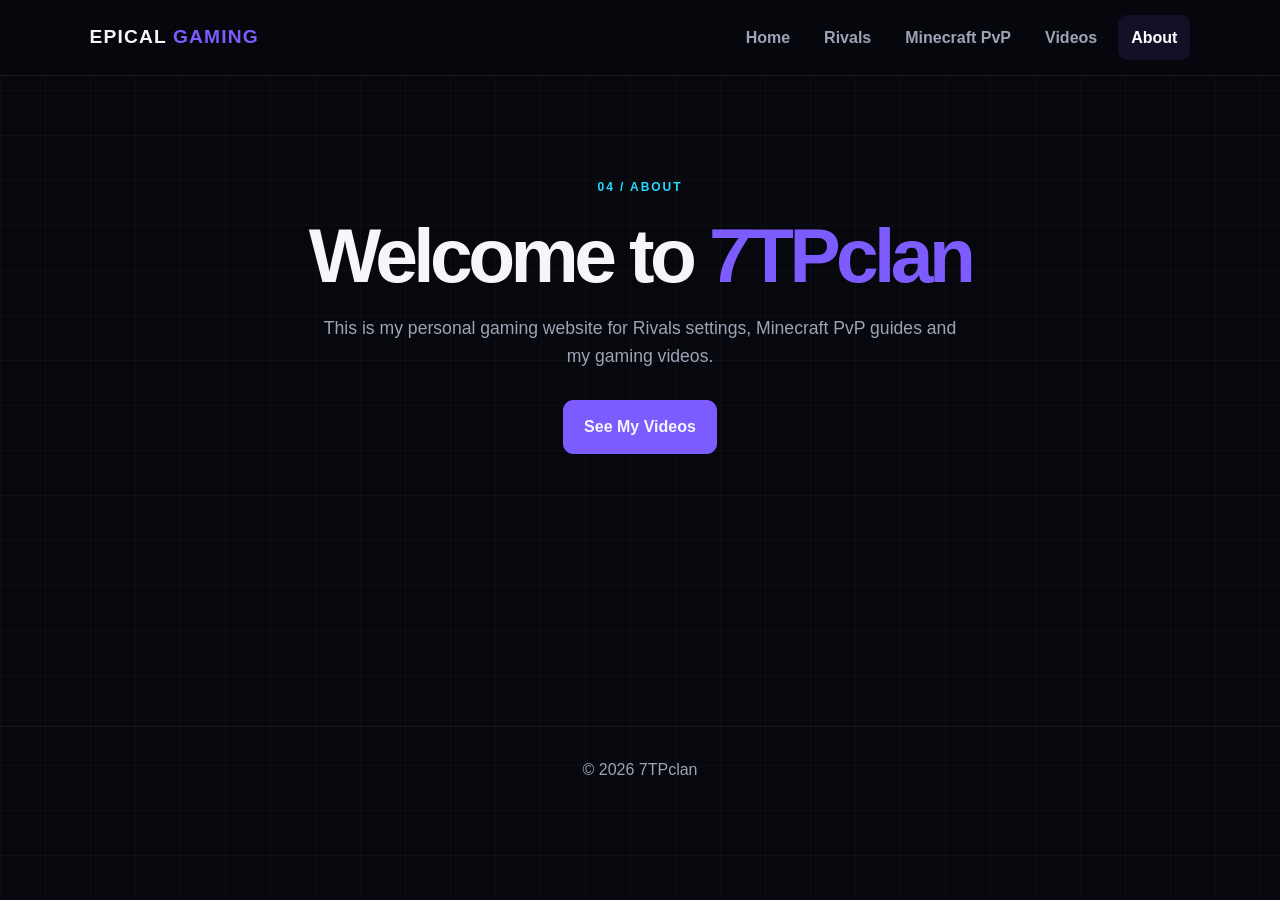
==== about.html @ 8da76f35 "Add files via upload" ====
<!DOCTYPE html><html lang="en"><head><meta charset="UTF-8"><meta name="viewport" content="width=device-width,initial-scale=1.0"><title>About | 7TPclan</title><link rel="stylesheet" href="style.css"></head>
<body><header><a class="logo" href="index.html">EPICAL <span>GAMING</span></a><nav><a href="index.html">Home</a><a href="rivals.html">Rivals</a><a href="minecraft.html">Minecraft PvP</a><a href="videos.html">Videos</a><a class="active" href="about.html">About</a></nav></header>
<main class="about page"><p class="eyebrow">04 / ABOUT</p><h1>Welcome to <span>7TPclan</span></h1><p class="lead">This is my personal gaming website for Rivals settings, Minecraft PvP guides and my gaming videos.</p><a class="btn" href="videos.html">See My Videos</a></main><footer>© <span id="year"></span> 7TPclan</footer><script src="script.js"></script></body></html>
---- style.css ----
*{box-sizing:border-box}html{scroll-behavior:smooth}body{margin:0;background:#07080d;color:#f4f6fb;font-family:Inter,Arial,sans-serif;line-height:1.6}body:before{content:"";position:fixed;inset:0;pointer-events:none;background-image:linear-gradient(#ffffff08 1px,transparent 1px),linear-gradient(90deg,#ffffff08 1px,transparent 1px);background-size:45px 45px;z-index:-1}a{text-decoration:none;color:inherit}header{height:76px;display:flex;align-items:center;justify-content:space-between;padding:0 7%;position:sticky;top:0;z-index:10;background:#07080ddd;backdrop-filter:blur(16px);border-bottom:1px solid #ffffff12}.logo{font-weight:900;font-size:1.2rem;letter-spacing:.06em}.logo span,h1 span{color:#7c5cff}nav{display:flex;gap:8px}nav a{padding:10px 13px;color:#9ca4b5;font-weight:700;border-radius:9px}nav a:hover,nav a.active{background:#7c5cff1c;color:#fff}.hero,.page{max-width:1200px;margin:auto}.hero{min-height:620px;padding:90px 6%;display:grid;grid-template-columns:1.1fr .9fr;align-items:center;gap:70px}.eyebrow{color:#26d9ff;font-size:.75rem;font-weight:900;letter-spacing:.16em}.hero h1,.page h1{font-size:clamp(3rem,7vw,6rem);line-height:.95;letter-spacing:-.06em;margin:22px 0}.page{padding:90px 6%;min-height:650px}.page h1{font-size:clamp(2.7rem,6vw,5rem)}.lead{color:#9ca4b5;max-width:650px;font-size:1.1rem}.buttons{display:flex;gap:12px;margin-top:30px}.btn{display:inline-block;padding:13px 20px;background:#7c5cff;border:1px solid #7c5cff;border-radius:10px;font-weight:900}.btn.ghost{background:#ffffff08;border-color:#ffffff14}.hero-box{height:370px;border:1px solid #ffffff12;border-radius:25px;background:linear-gradient(145deg,#151927,#090b11);display:flex;flex-direction:column;align-items:center;justify-content:center;box-shadow:0 20px 60px #0008}.hero-box strong{font-size:7rem;font-weight:200;color:#26d9ff;text-shadow:0 0 35px #26d9ff88}.hero-box small{color:#9ca4b5;letter-spacing:.2em}.cards,.grid{display:grid;grid-template-columns:repeat(3,1fr);gap:18px;max-width:1100px;margin:0 auto;padding:0 6% 90px}.card,.panel,.video{background:#0e1119;border:1px solid #ffffff12;border-radius:18px;padding:25px;box-shadow:0 18px 50px #0005}.card{transition:.2s}.card:hover{transform:translateY(-5px);border-color:#7c5cff66}.card i{font-style:normal;font-size:2rem}.card h2{margin-bottom:7px}.card p,.panel p,.inside p{color:#9ca4b5}.panel div{display:flex;justify-content:space-between;padding:14px 0;border-bottom:1px solid #ffffff0e;color:#9ca4b5}.panel div b{color:#fff}.panel small{color:#26d9ff;font-weight:900;letter-spacing:.1em}.panel li{color:#cbd1df;padding:5px}.tip{margin-top:30px;padding:18px;background:#26d9ff0d;border:1px solid #26d9ff22;border-radius:12px}.video{padding:0;overflow:hidden}.thumb{height:180px;background:linear-gradient(135deg,#2b1c61,#12172b);display:flex;align-items:center;justify-content:center;flex-direction:column;font-weight:900;letter-spacing:.12em;font-size:.8rem}.thumb b{font-size:1.6rem}.thumb.two{background:linear-gradient(135deg,#183f4d,#121a2c)}.thumb.three{background:linear-gradient(135deg,#4c2344,#171326)}.inside{padding:20px}.link{color:#26d9ff;font-weight:800}.about{text-align:center}.about .lead{margin:0 auto 30px}footer{padding:30px 7%;border-top:1px solid #ffffff12;color:#9ca4b5;text-align:center}@media(max-width:800px){header{padding:0 5%}nav{gap:0}nav a{font-size:.8rem;padding:8px}.hero{grid-template-columns:1fr;padding-top:60px}.hero-box{height:280px}.cards,.grid{grid-template-columns:1fr}.buttons{flex-direction:column}.btn{text-align:center}.page{padding-top:60px}}@media(max-width:520px){nav{flex-wrap:wrap;justify-content:flex-end}header{height:auto;min-height:76px;padding:12px 5%;gap:10px}.logo{font-size:1rem}nav a{font-size:.72rem;padding:6px}.hero h1{font-size:3.2rem}}
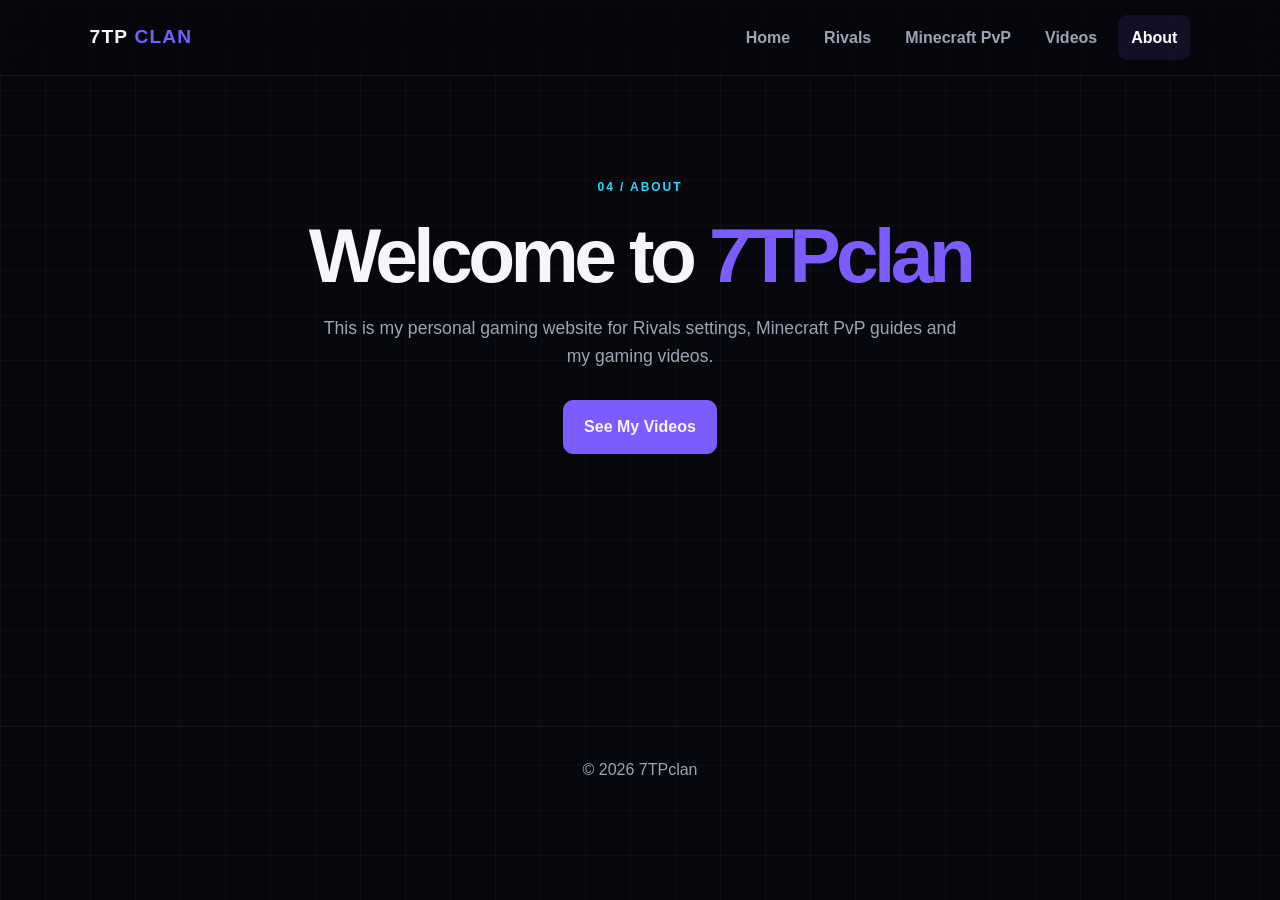
==== commit 92f20d14: "Update about.html" ====
--- a/about.html
+++ b/about.html
@@ -1,3 +1,3 @@
 <!DOCTYPE html><html lang="en"><head><meta charset="UTF-8"><meta name="viewport" content="width=device-width,initial-scale=1.0"><title>About | 7TPclan</title><link rel="stylesheet" href="style.css"></head>
-<body><header><a class="logo" href="index.html">EPICAL <span>GAMING</span></a><nav><a href="index.html">Home</a><a href="rivals.html">Rivals</a><a href="minecraft.html">Minecraft PvP</a><a href="videos.html">Videos</a><a class="active" href="about.html">About</a></nav></header>
-<main class="about page"><p class="eyebrow">04 / ABOUT</p><h1>Welcome to <span>7TPclan</span></h1><p class="lead">This is my personal gaming website for Rivals settings, Minecraft PvP guides and my gaming videos.</p><a class="btn" href="videos.html">See My Videos</a></main><footer>© <span id="year"></span> 7TPclan</footer><script src="script.js"></script></body></html>+<body><header><a class="logo" href="index.html">7TP <span>CLAN</span></a><nav><a href="index.html">Home</a><a href="rivals.html">Rivals</a><a href="minecraft.html">Minecraft PvP</a><a href="videos.html">Videos</a><a class="active" href="about.html">About</a></nav></header>
+<main class="about page"><p class="eyebrow">04 / ABOUT</p><h1>Welcome to <span>7TPclan</span></h1><p class="lead">This is my personal gaming website for Rivals settings, Minecraft PvP guides and my gaming videos.</p><a class="btn" href="videos.html">See My Videos</a></main><footer>© <span id="year"></span> 7TPclan</footer><script src="script.js"></script></body></html>
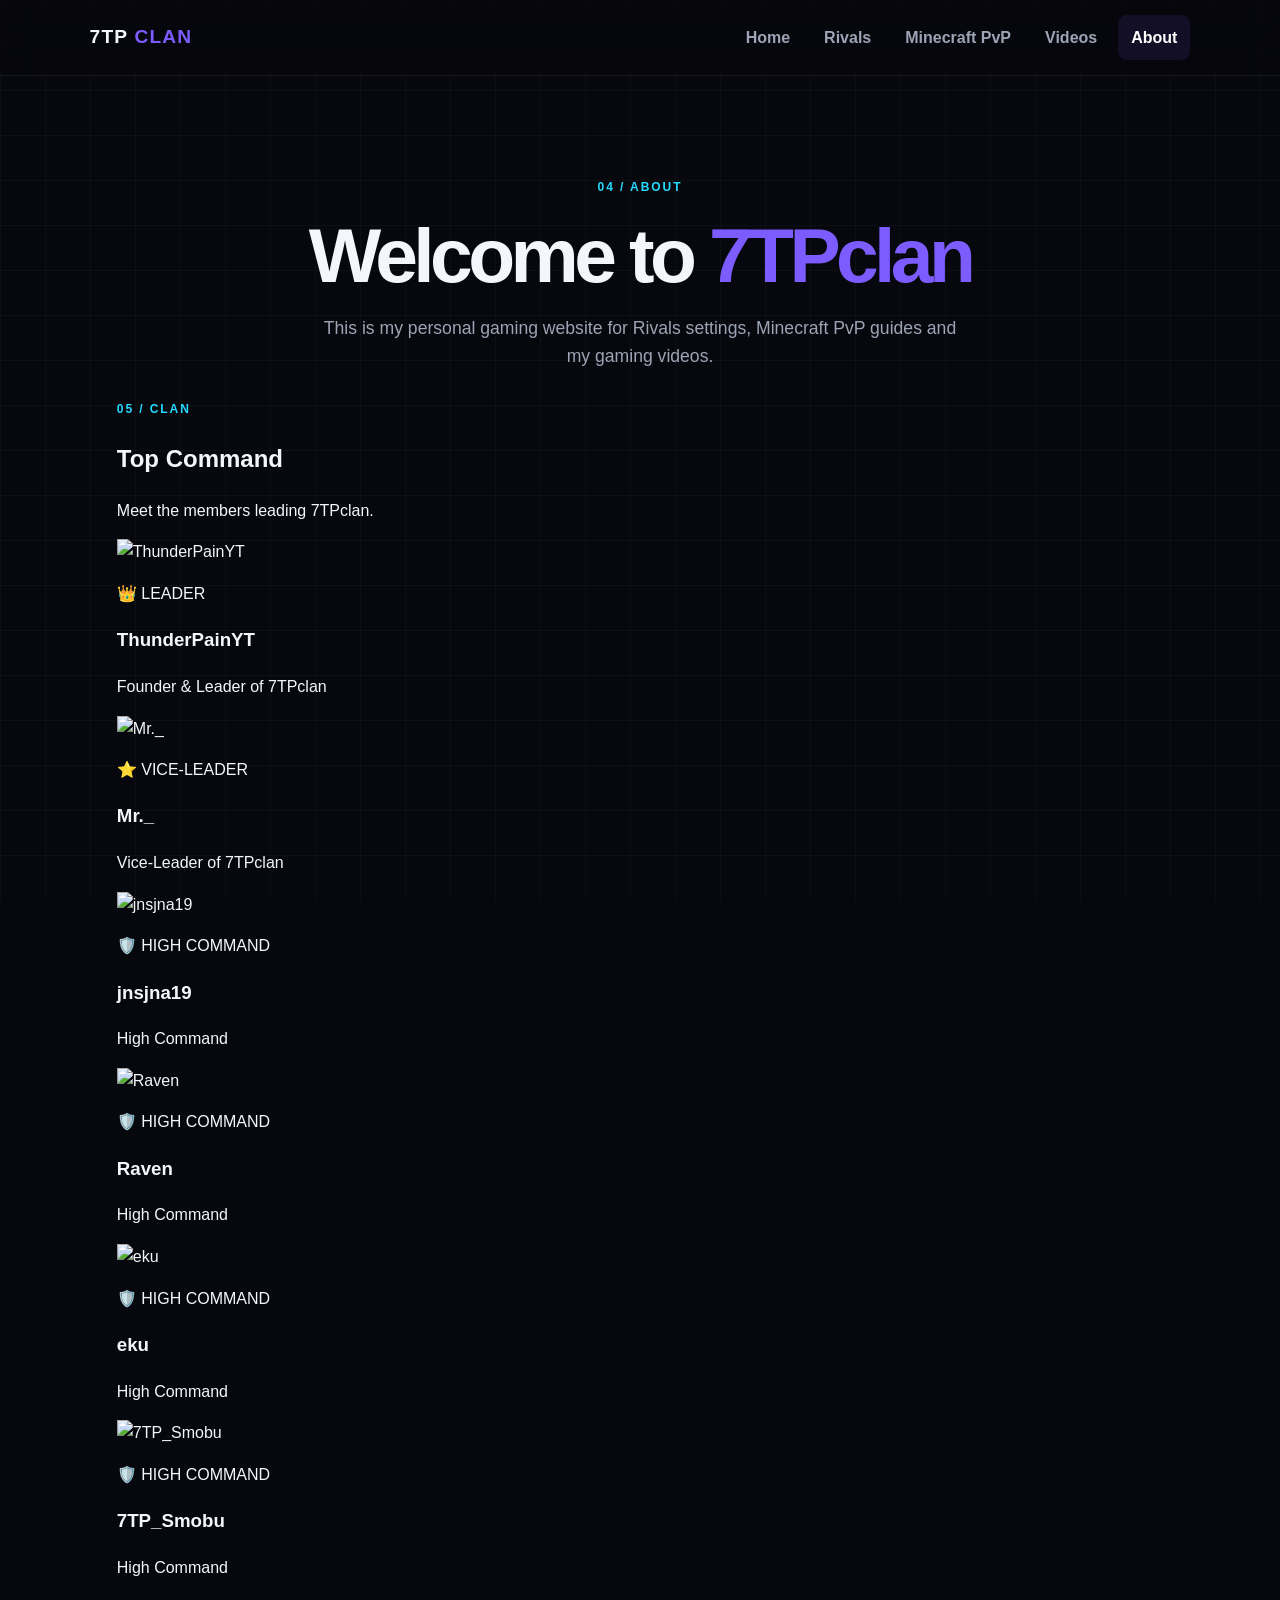
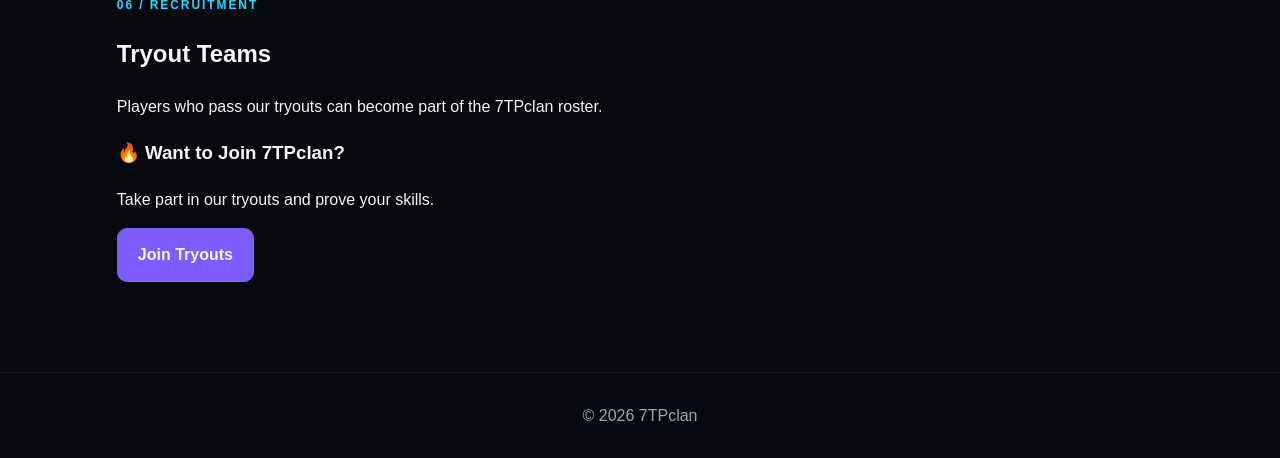
==== commit 3147e171: "Update about.html" ====
--- a/about.html
+++ b/about.html
@@ -1,3 +1,240 @@
-<!DOCTYPE html><html lang="en"><head><meta charset="UTF-8"><meta name="viewport" content="width=device-width,initial-scale=1.0"><title>About | 7TPclan</title><link rel="stylesheet" href="style.css"></head>
-<body><header><a class="logo" href="index.html">7TP <span>CLAN</span></a><nav><a href="index.html">Home</a><a href="rivals.html">Rivals</a><a href="minecraft.html">Minecraft PvP</a><a href="videos.html">Videos</a><a class="active" href="about.html">About</a></nav></header>
-<main class="about page"><p class="eyebrow">04 / ABOUT</p><h1>Welcome to <span>7TPclan</span></h1><p class="lead">This is my personal gaming website for Rivals settings, Minecraft PvP guides and my gaming videos.</p><a class="btn" href="videos.html">See My Videos</a></main><footer>© <span id="year"></span> 7TPclan</footer><script src="script.js"></script></body></html>
+<!DOCTYPE html>
+<html lang="en">
+
+<head>
+  <meta charset="UTF-8">
+  <meta name="viewport" content="width=device-width,initial-scale=1.0">
+  <title>About | 7TPclan</title>
+  <link rel="stylesheet" href="style.css">
+</head>
+
+<body>
+
+<header>
+  <a class="logo" href="index.html">7TP <span>CLAN</span></a>
+
+  <nav>
+    <a href="index.html">Home</a>
+    <a href="rivals.html">Rivals</a>
+    <a href="minecraft.html">Minecraft PvP</a>
+    <a href="videos.html">Videos</a>
+    <a class="active" href="about.html">About</a>
+  </nav>
+</header>
+
+<main class="page">
+
+  <section class="about">
+
+    <p class="eyebrow">04 / ABOUT</p>
+
+    <h1>Welcome to <span>7TPclan</span></h1>
+
+    <p class="lead">
+      This is my personal gaming website for Rivals settings,
+      Minecraft PvP guides and my gaming videos.
+    </p>
+
+  </section>
+
+
+  <section class="clan-members">
+
+    <p class="eyebrow">05 / CLAN</p>
+
+    <h2>Top <span>Command</span></h2>
+
+    <p class="section-lead">
+      Meet the members leading 7TPclan.
+    </p>
+
+
+    <div class="member-grid">
+
+
+      <!-- LEADER -->
+
+      <article class="member-card featured">
+
+        <div class="member-photo">
+          <img src="images/thunderpainyt.png" alt="ThunderPainYT">
+        </div>
+
+        <div class="member-info">
+
+          <p class="member-role leader">
+            👑 LEADER
+          </p>
+
+          <h3>ThunderPainYT</h3>
+
+          <p>
+            Founder & Leader of 7TPclan
+          </p>
+
+        </div>
+
+      </article>
+
+
+      <!-- VICE LEADER -->
+
+      <article class="member-card featured">
+
+        <div class="member-photo">
+          <img src="images/mr.png" alt="Mr._">
+        </div>
+
+        <div class="member-info">
+
+          <p class="member-role vice">
+            ⭐ VICE-LEADER
+          </p>
+
+          <h3>Mr._</h3>
+
+          <p>
+            Vice-Leader of 7TPclan
+          </p>
+
+        </div>
+
+      </article>
+
+
+      <!-- HIGH COMMAND -->
+
+      <article class="member-card">
+
+        <div class="member-photo">
+          <img src="images/jnsjna19.png" alt="jnsjna19">
+        </div>
+
+        <div class="member-info">
+
+          <p class="member-role command">
+            🛡️ HIGH COMMAND
+          </p>
+
+          <h3>jnsjna19</h3>
+
+          <p>
+            High Command
+          </p>
+
+        </div>
+
+      </article>
+
+
+      <article class="member-card">
+
+        <div class="member-photo">
+          <img src="images/raven.png" alt="Raven">
+        </div>
+
+        <div class="member-info">
+
+          <p class="member-role command">
+            🛡️ HIGH COMMAND
+          </p>
+
+          <h3>Raven</h3>
+
+          <p>
+            High Command
+          </p>
+
+        </div>
+
+      </article>
+
+
+      <article class="member-card">
+
+        <div class="member-photo">
+          <img src="images/eku.png" alt="eku">
+        </div>
+
+        <div class="member-info">
+
+          <p class="member-role command">
+            🛡️ HIGH COMMAND
+          </p>
+
+          <h3>eku</h3>
+
+          <p>
+            High Command
+          </p>
+
+        </div>
+
+      </article>
+
+
+      <article class="member-card">
+
+        <div class="member-photo">
+          <img src="images/7tp_smobu.png" alt="7TP_Smobu">
+        </div>
+
+        <div class="member-info">
+
+          <p class="member-role command">
+            🛡️ HIGH COMMAND
+          </p>
+
+          <h3>7TP_Smobu</h3>
+
+          <p>
+            High Command
+          </p>
+
+        </div>
+
+      </article>
+
+    </div>
+
+
+    <!-- TRYOUT TEAMS -->
+
+    <div class="tryout-section">
+
+      <p class="eyebrow">06 / RECRUITMENT</p>
+
+      <h2>Tryout <span>Teams</span></h2>
+
+      <p class="section-lead">
+        Players who pass our tryouts can become part of the 7TPclan roster.
+      </p>
+
+      <div class="tryout-box">
+
+        <h3>🔥 Want to Join 7TPclan?</h3>
+
+        <p>
+          Take part in our tryouts and prove your skills.
+        </p>
+
+        <a class="btn" href="#">
+          Join Tryouts
+        </a>
+
+      </div>
+
+    </div>
+
+  </section>
+
+</main>
+
+<footer>
+  © <span id="year"></span> 7TPclan
+</footer>
+
+<script src="script.js"></script>
+
+</body>
+</html>
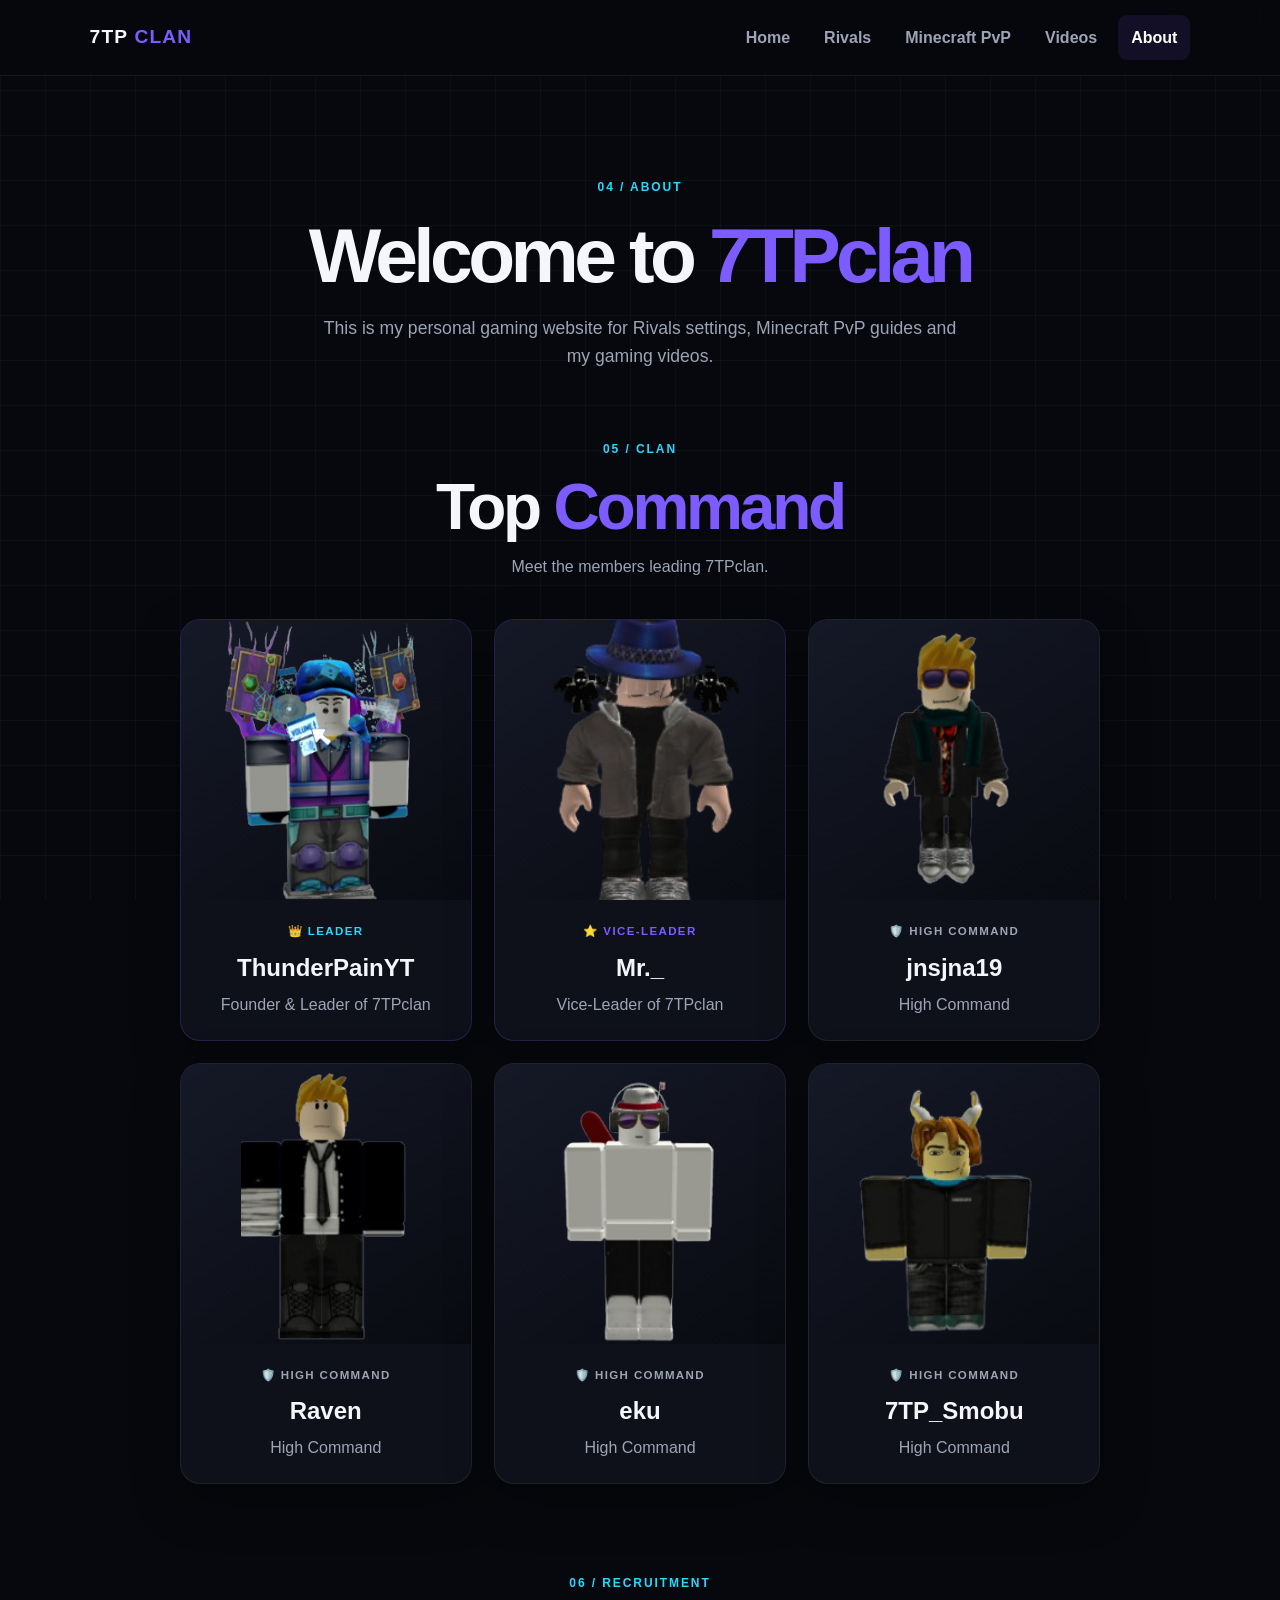
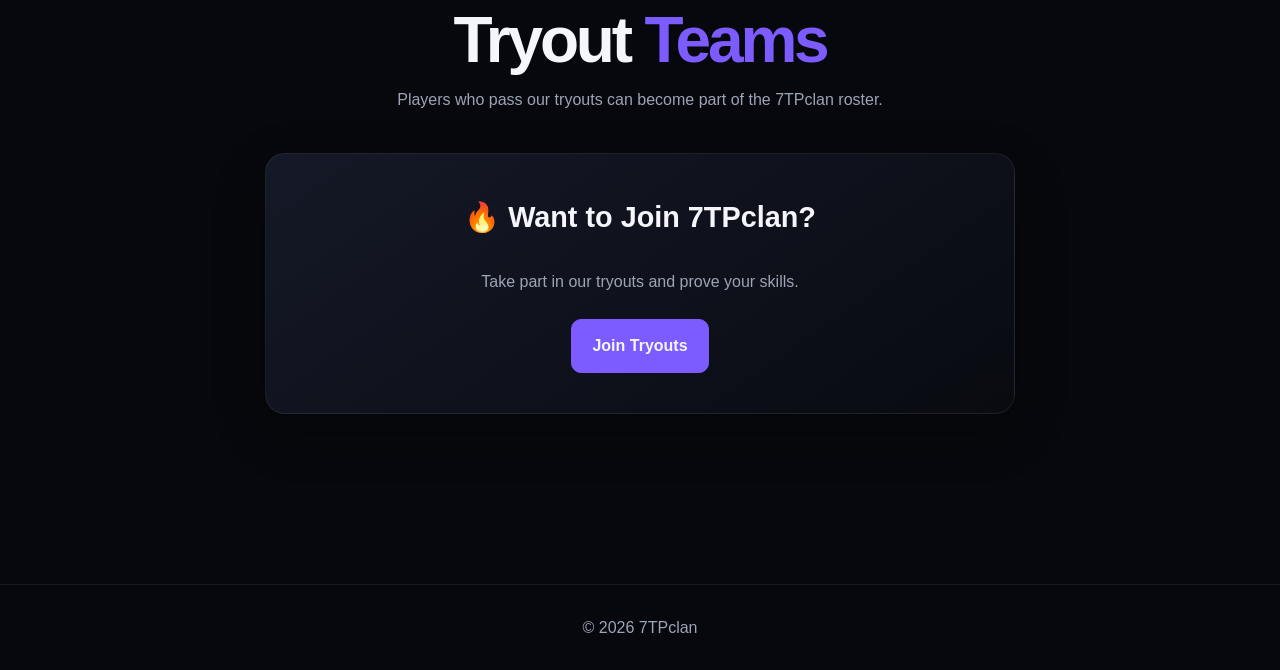
==== commit 27b12097: "Update about.html" ====
--- a/about.html
+++ b/about.html
@@ -218,7 +218,7 @@
           Take part in our tryouts and prove your skills.
         </p>
 
-        <a class="btn" href="#">
+        <a class="btn" href="https://discord.gg/34actxyrEx">
           Join Tryouts
         </a>
 
--- a/style.css
+++ b/style.css
@@ -1 +1,595 @@
-*{box-sizing:border-box}html{scroll-behavior:smooth}body{margin:0;background:#07080d;color:#f4f6fb;font-family:Inter,Arial,sans-serif;line-height:1.6}body:before{content:"";position:fixed;inset:0;pointer-events:none;background-image:linear-gradient(#ffffff08 1px,transparent 1px),linear-gradient(90deg,#ffffff08 1px,transparent 1px);background-size:45px 45px;z-index:-1}a{text-decoration:none;color:inherit}header{height:76px;display:flex;align-items:center;justify-content:space-between;padding:0 7%;position:sticky;top:0;z-index:10;background:#07080ddd;backdrop-filter:blur(16px);border-bottom:1px solid #ffffff12}.logo{font-weight:900;font-size:1.2rem;letter-spacing:.06em}.logo span,h1 span{color:#7c5cff}nav{display:flex;gap:8px}nav a{padding:10px 13px;color:#9ca4b5;font-weight:700;border-radius:9px}nav a:hover,nav a.active{background:#7c5cff1c;color:#fff}.hero,.page{max-width:1200px;margin:auto}.hero{min-height:620px;padding:90px 6%;display:grid;grid-template-columns:1.1fr .9fr;align-items:center;gap:70px}.eyebrow{color:#26d9ff;font-size:.75rem;font-weight:900;letter-spacing:.16em}.hero h1,.page h1{font-size:clamp(3rem,7vw,6rem);line-height:.95;letter-spacing:-.06em;margin:22px 0}.page{padding:90px 6%;min-height:650px}.page h1{font-size:clamp(2.7rem,6vw,5rem)}.lead{color:#9ca4b5;max-width:650px;font-size:1.1rem}.buttons{display:flex;gap:12px;margin-top:30px}.btn{display:inline-block;padding:13px 20px;background:#7c5cff;border:1px solid #7c5cff;border-radius:10px;font-weight:900}.btn.ghost{background:#ffffff08;border-color:#ffffff14}.hero-box{height:370px;border:1px solid #ffffff12;border-radius:25px;background:linear-gradient(145deg,#151927,#090b11);display:flex;flex-direction:column;align-items:center;justify-content:center;box-shadow:0 20px 60px #0008}.hero-box strong{font-size:7rem;font-weight:200;color:#26d9ff;text-shadow:0 0 35px #26d9ff88}.hero-box small{color:#9ca4b5;letter-spacing:.2em}.cards,.grid{display:grid;grid-template-columns:repeat(3,1fr);gap:18px;max-width:1100px;margin:0 auto;padding:0 6% 90px}.card,.panel,.video{background:#0e1119;border:1px solid #ffffff12;border-radius:18px;padding:25px;box-shadow:0 18px 50px #0005}.card{transition:.2s}.card:hover{transform:translateY(-5px);border-color:#7c5cff66}.card i{font-style:normal;font-size:2rem}.card h2{margin-bottom:7px}.card p,.panel p,.inside p{color:#9ca4b5}.panel div{display:flex;justify-content:space-between;padding:14px 0;border-bottom:1px solid #ffffff0e;color:#9ca4b5}.panel div b{color:#fff}.panel small{color:#26d9ff;font-weight:900;letter-spacing:.1em}.panel li{color:#cbd1df;padding:5px}.tip{margin-top:30px;padding:18px;background:#26d9ff0d;border:1px solid #26d9ff22;border-radius:12px}.video{padding:0;overflow:hidden}.thumb{height:180px;background:linear-gradient(135deg,#2b1c61,#12172b);display:flex;align-items:center;justify-content:center;flex-direction:column;font-weight:900;letter-spacing:.12em;font-size:.8rem}.thumb b{font-size:1.6rem}.thumb.two{background:linear-gradient(135deg,#183f4d,#121a2c)}.thumb.three{background:linear-gradient(135deg,#4c2344,#171326)}.inside{padding:20px}.link{color:#26d9ff;font-weight:800}.about{text-align:center}.about .lead{margin:0 auto 30px}footer{padding:30px 7%;border-top:1px solid #ffffff12;color:#9ca4b5;text-align:center}@media(max-width:800px){header{padding:0 5%}nav{gap:0}nav a{font-size:.8rem;padding:8px}.hero{grid-template-columns:1fr;padding-top:60px}.hero-box{height:280px}.cards,.grid{grid-template-columns:1fr}.buttons{flex-direction:column}.btn{text-align:center}.page{padding-top:60px}}@media(max-width:520px){nav{flex-wrap:wrap;justify-content:flex-end}header{height:auto;min-height:76px;padding:12px 5%;gap:10px}.logo{font-size:1rem}nav a{font-size:.72rem;padding:6px}.hero h1{font-size:3.2rem}}+* {
+  box-sizing: border-box;
+}
+
+html {
+  scroll-behavior: smooth;
+}
+
+body {
+  margin: 0;
+  background: #07080d;
+  color: #f4f6fb;
+  font-family: Inter, Arial, sans-serif;
+  line-height: 1.6;
+}
+
+body:before {
+  content: "";
+  position: fixed;
+  inset: 0;
+  pointer-events: none;
+  background-image:
+    linear-gradient(#ffffff08 1px, transparent 1px),
+    linear-gradient(90deg, #ffffff08 1px, transparent 1px);
+  background-size: 45px 45px;
+  z-index: -1;
+}
+
+a {
+  text-decoration: none;
+  color: inherit;
+}
+
+/* =========================
+   HEADER
+========================= */
+
+header {
+  height: 76px;
+  display: flex;
+  align-items: center;
+  justify-content: space-between;
+  padding: 0 7%;
+  position: sticky;
+  top: 0;
+  z-index: 10;
+  background: #07080ddd;
+  backdrop-filter: blur(16px);
+  border-bottom: 1px solid #ffffff12;
+}
+
+.logo {
+  font-weight: 900;
+  font-size: 1.2rem;
+  letter-spacing: 0.06em;
+}
+
+.logo span,
+h1 span,
+h2 span {
+  color: #7c5cff;
+}
+
+nav {
+  display: flex;
+  gap: 8px;
+}
+
+nav a {
+  padding: 10px 13px;
+  color: #9ca4b5;
+  font-weight: 700;
+  border-radius: 9px;
+}
+
+nav a:hover,
+nav a.active {
+  background: #7c5cff1c;
+  color: #fff;
+}
+
+/* =========================
+   GENERAL
+========================= */
+
+.hero,
+.page {
+  max-width: 1200px;
+  margin: auto;
+}
+
+.eyebrow {
+  color: #26d9ff;
+  font-size: 0.75rem;
+  font-weight: 900;
+  letter-spacing: 0.16em;
+}
+
+.hero h1,
+.page h1 {
+  font-size: clamp(3rem, 7vw, 6rem);
+  line-height: 0.95;
+  letter-spacing: -0.06em;
+  margin: 22px 0;
+}
+
+.page {
+  padding: 90px 6%;
+  min-height: 650px;
+}
+
+.page h1 {
+  font-size: clamp(2.7rem, 6vw, 5rem);
+}
+
+.lead {
+  color: #9ca4b5;
+  max-width: 650px;
+  font-size: 1.1rem;
+}
+
+/* =========================
+   HOME HERO
+========================= */
+
+.hero {
+  min-height: 620px;
+  padding: 90px 6%;
+  display: grid;
+  grid-template-columns: 1.1fr 0.9fr;
+  align-items: center;
+  gap: 70px;
+}
+
+.hero-box {
+  height: 370px;
+  border: 1px solid #ffffff12;
+  border-radius: 25px;
+  background: linear-gradient(145deg, #151927, #090b11);
+  display: flex;
+  flex-direction: column;
+  align-items: center;
+  justify-content: center;
+  box-shadow: 0 20px 60px #0008;
+}
+
+.hero-box strong {
+  font-size: 7rem;
+  font-weight: 200;
+  color: #26d9ff;
+  text-shadow: 0 0 35px #26d9ff88;
+}
+
+.hero-box small {
+  color: #9ca4b5;
+  letter-spacing: 0.2em;
+}
+
+/* =========================
+   BUTTONS
+========================= */
+
+.buttons {
+  display: flex;
+  gap: 12px;
+  margin-top: 30px;
+}
+
+.btn {
+  display: inline-block;
+  padding: 13px 20px;
+  background: #7c5cff;
+  border: 1px solid #7c5cff;
+  border-radius: 10px;
+  font-weight: 900;
+}
+
+.btn.ghost {
+  background: #ffffff08;
+  border-color: #ffffff14;
+}
+
+/* =========================
+   CARDS / PANELS / VIDEOS
+========================= */
+
+.cards,
+.grid {
+  display: grid;
+  grid-template-columns: repeat(3, 1fr);
+  gap: 18px;
+  max-width: 1100px;
+  margin: 0 auto;
+  padding: 0 6% 90px;
+}
+
+.card,
+.panel,
+.video {
+  background: #0e1119;
+  border: 1px solid #ffffff12;
+  border-radius: 18px;
+  padding: 25px;
+  box-shadow: 0 18px 50px #0005;
+}
+
+.card {
+  transition: 0.2s;
+}
+
+.card:hover {
+  transform: translateY(-5px);
+  border-color: #7c5cff66;
+}
+
+.card i {
+  font-style: normal;
+  font-size: 2rem;
+}
+
+.card h2 {
+  margin-bottom: 7px;
+}
+
+.card p,
+.panel p,
+.inside p {
+  color: #9ca4b5;
+}
+
+/* =========================
+   RIVALS SETTINGS
+========================= */
+
+.panel div {
+  display: flex;
+  justify-content: space-between;
+  gap: 20px;
+  padding: 14px 0;
+  border-bottom: 1px solid #ffffff0e;
+  color: #9ca4b5;
+}
+
+.panel div b {
+  color: #fff;
+  text-align: right;
+}
+
+.panel small {
+  color: #26d9ff;
+  font-weight: 900;
+  letter-spacing: 0.1em;
+}
+
+.panel li {
+  color: #cbd1df;
+  padding: 5px;
+}
+
+.tip {
+  margin-top: 30px;
+  padding: 18px;
+  background: #26d9ff0d;
+  border: 1px solid #26d9ff22;
+  border-radius: 12px;
+}
+
+/* =========================
+   VIDEOS
+========================= */
+
+.video {
+  padding: 0;
+  overflow: hidden;
+}
+
+.thumb {
+  height: 180px;
+  background: linear-gradient(135deg, #2b1c61, #12172b);
+  display: flex;
+  align-items: center;
+  justify-content: center;
+  flex-direction: column;
+  font-weight: 900;
+  letter-spacing: 0.12em;
+  font-size: 0.8rem;
+}
+
+.thumb b {
+  font-size: 1.6rem;
+}
+
+.thumb.two {
+  background: linear-gradient(135deg, #183f4d, #121a2c);
+}
+
+.thumb.three {
+  background: linear-gradient(135deg, #4c2344, #171326);
+}
+
+.inside {
+  padding: 20px;
+}
+
+.link {
+  color: #26d9ff;
+  font-weight: 800;
+}
+
+/* =========================
+   ABOUT
+========================= */
+
+.about {
+  text-align: center;
+}
+
+.about .lead {
+  margin: 0 auto 30px;
+}
+
+/* =========================
+   CLAN MEMBERS
+========================= */
+
+.clan-members {
+  max-width: 1200px;
+  margin: 70px auto 0;
+  padding: 0 6% 80px;
+  text-align: center;
+}
+
+.clan-members h2,
+.tryout-section h2 {
+  font-size: clamp(2.5rem, 5vw, 4.5rem);
+  line-height: 1;
+  letter-spacing: -0.05em;
+  margin: 15px 0;
+}
+
+.section-lead {
+  color: #9ca4b5;
+  max-width: 650px;
+  margin: 0 auto 40px;
+}
+
+/* =========================
+   MEMBER GRID
+========================= */
+
+.member-grid {
+  display: grid;
+  grid-template-columns: repeat(3, 1fr);
+  gap: 22px;
+  margin-top: 40px;
+}
+
+/* =========================
+   MEMBER CARD
+========================= */
+
+.member-card {
+  background: #0e1119;
+  border: 1px solid #ffffff12;
+  border-radius: 20px;
+  overflow: hidden;
+  box-shadow: 0 18px 50px #0005;
+  transition: 0.25s;
+}
+
+.member-card:hover {
+  transform: translateY(-7px);
+  border-color: #7c5cff66;
+}
+
+.member-card.featured {
+  border-color: #7c5cff35;
+}
+
+/* =========================
+   MEMBER PHOTO
+========================= */
+
+.member-photo {
+  height: 280px;
+  display: flex;
+  align-items: flex-end;
+  justify-content: center;
+  overflow: hidden;
+  background: linear-gradient(145deg, #151927, #090b11);
+}
+
+.member-photo img {
+  width: 100%;
+  height: 100%;
+  object-fit: contain;
+  object-position: center bottom;
+  display: block;
+}
+
+/* =========================
+   MEMBER INFO
+========================= */
+
+.member-info {
+  padding: 22px;
+}
+
+.member-info h3 {
+  font-size: 1.5rem;
+  margin: 5px 0;
+}
+
+.member-info p:last-child {
+  color: #9ca4b5;
+  margin: 0;
+}
+
+/* =========================
+   MEMBER ROLES
+========================= */
+
+.member-role {
+  font-size: 0.72rem;
+  font-weight: 900;
+  letter-spacing: 0.12em;
+  margin: 0 0 8px;
+}
+
+.member-role.leader {
+  color: #26d9ff;
+}
+
+.member-role.vice {
+  color: #7c5cff;
+}
+
+.member-role.command {
+  color: #9ca4b5;
+}
+
+/* =========================
+   TRYOUT TEAMS
+========================= */
+
+.tryout-section {
+  margin-top: 90px;
+}
+
+.tryout-box {
+  max-width: 750px;
+  margin: 40px auto 0;
+  padding: 40px 25px;
+  background: linear-gradient(145deg, #151927, #090b11);
+  border: 1px solid #ffffff12;
+  border-radius: 20px;
+  box-shadow: 0 18px 50px #0005;
+}
+
+.tryout-box h3 {
+  margin-top: 0;
+  font-size: 1.8rem;
+}
+
+.tryout-box p {
+  color: #9ca4b5;
+  margin-bottom: 25px;
+}
+
+/* =========================
+   DISCORD SECTION
+========================= */
+
+.discord-join {
+  max-width: 900px;
+  margin: 50px auto 0;
+  padding: 45px 30px;
+  text-align: center;
+  background: linear-gradient(145deg, #151927, #090b11);
+  border: 1px solid #ffffff12;
+  border-radius: 20px;
+  box-shadow: 0 18px 50px #0005;
+}
+
+.discord-join h2 {
+  margin: 0 0 10px;
+  font-size: 2rem;
+}
+
+.discord-join p {
+  color: #9ca4b5;
+  margin: 0 0 25px;
+}
+
+/* =========================
+   FOOTER
+========================= */
+
+footer {
+  padding: 30px 7%;
+  border-top: 1px solid #ffffff12;
+  color: #9ca4b5;
+  text-align: center;
+}
+
+/* =========================
+   TABLET
+========================= */
+
+@media (max-width: 800px) {
+
+  header {
+    padding: 0 5%;
+  }
+
+  nav {
+    gap: 0;
+  }
+
+  nav a {
+    font-size: 0.8rem;
+    padding: 8px;
+  }
+
+  .hero {
+    grid-template-columns: 1fr;
+    padding-top: 60px;
+  }
+
+  .hero-box {
+    height: 280px;
+  }
+
+  .cards,
+  .grid,
+  .member-grid {
+    grid-template-columns: 1fr;
+  }
+
+  .buttons {
+    flex-direction: column;
+  }
+
+  .btn {
+    text-align: center;
+  }
+
+  .page {
+    padding-top: 60px;
+  }
+
+  .member-photo {
+    height: 300px;
+  }
+}
+
+/* =========================
+   MOBILE
+========================= */
+
+@media (max-width: 520px) {
+
+  nav {
+    flex-wrap: wrap;
+    justify-content: flex-end;
+  }
+
+  header {
+    height: auto;
+    min-height: 76px;
+    padding: 12px 5%;
+    gap: 10px;
+  }
+
+  .logo {
+    font-size: 1rem;
+  }
+
+  nav a {
+    font-size: 0.72rem;
+    padding: 6px;
+  }
+
+  .hero h1 {
+    font-size: 3.2rem;
+  }
+
+  .member-grid {
+    grid-template-columns: 1fr;
+  }
+
+  .panel div {
+    flex-wrap: wrap;
+  }
+}
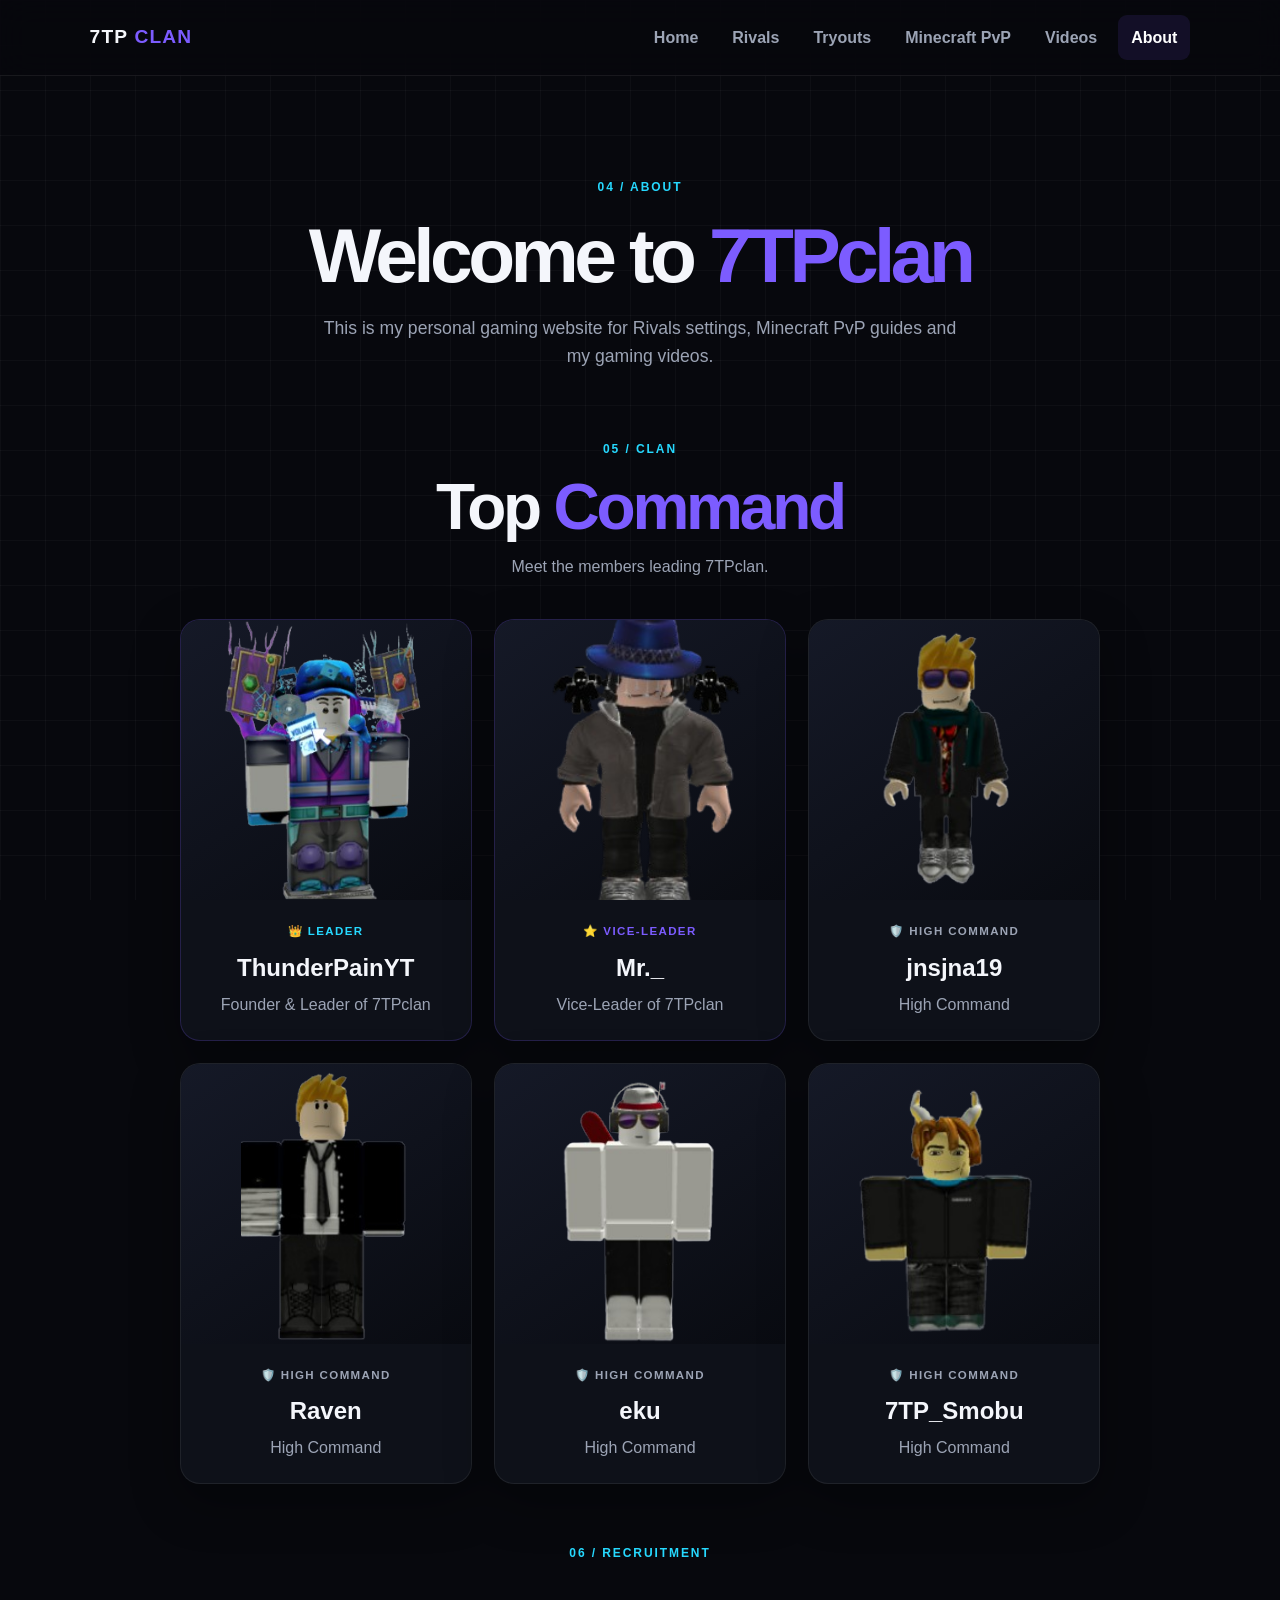
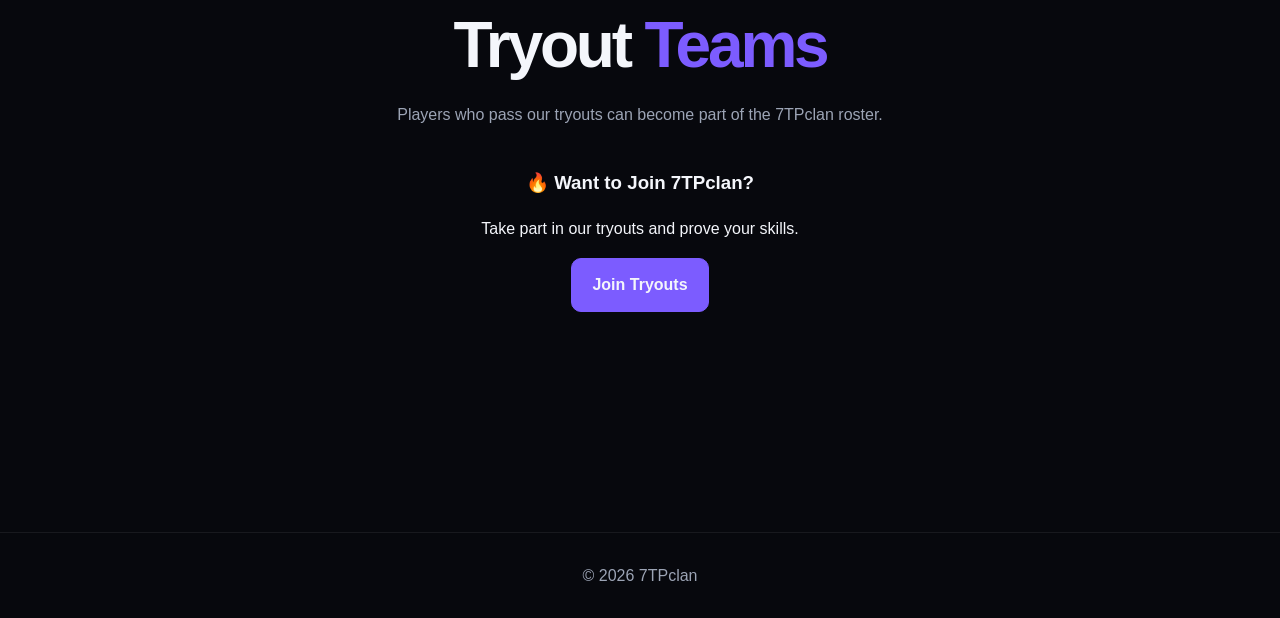
==== commit 4f7af51a: "Update about.html" ====
--- a/about.html
+++ b/about.html
@@ -16,6 +16,7 @@
   <nav>
     <a href="index.html">Home</a>
     <a href="rivals.html">Rivals</a>
+    <a href="tryouts.html">Tryouts</a>
     <a href="minecraft.html">Minecraft PvP</a>
     <a href="videos.html">Videos</a>
     <a class="active" href="about.html">About</a>
--- a/style.css
+++ b/style.css
@@ -30,6 +30,7 @@
   text-decoration: none;
   color: inherit;
 }
+
 
 /* =========================
    HEADER
@@ -79,6 +80,7 @@
   color: #fff;
 }
 
+
 /* =========================
    GENERAL
 ========================= */
@@ -118,6 +120,7 @@
   max-width: 650px;
   font-size: 1.1rem;
 }
+
 
 /* =========================
    HOME HERO
@@ -156,6 +159,7 @@
   letter-spacing: 0.2em;
 }
 
+
 /* =========================
    BUTTONS
 ========================= */
@@ -173,12 +177,18 @@
   border: 1px solid #7c5cff;
   border-radius: 10px;
   font-weight: 900;
+  cursor: pointer;
+}
+
+.btn:hover {
+  filter: brightness(1.08);
 }
 
 .btn.ghost {
   background: #ffffff08;
   border-color: #ffffff14;
 }
+
 
 /* =========================
    CARDS / PANELS / VIDEOS
@@ -228,6 +238,7 @@
   color: #9ca4b5;
 }
 
+
 /* =========================
    RIVALS SETTINGS
 ========================= */
@@ -264,6 +275,7 @@
   border: 1px solid #26d9ff22;
   border-radius: 12px;
 }
+
 
 /* =========================
    VIDEOS
@@ -307,6 +319,7 @@
   font-weight: 800;
 }
 
+
 /* =========================
    ABOUT
 ========================= */
@@ -318,6 +331,7 @@
 .about .lead {
   margin: 0 auto 30px;
 }
+
 
 /* =========================
    CLAN MEMBERS
@@ -344,6 +358,7 @@
   margin: 0 auto 40px;
 }
 
+
 /* =========================
    MEMBER GRID
 ========================= */
@@ -355,6 +370,7 @@
   margin-top: 40px;
 }
 
+
 /* =========================
    MEMBER CARD
 ========================= */
@@ -376,6 +392,7 @@
 .member-card.featured {
   border-color: #7c5cff35;
 }
+
 
 /* =========================
    MEMBER PHOTO
@@ -398,6 +415,7 @@
   display: block;
 }
 
+
 /* =========================
    MEMBER INFO
 ========================= */
@@ -415,6 +433,7 @@
   color: #9ca4b5;
   margin: 0;
 }
+
 
 /* =========================
    MEMBER ROLES
@@ -439,36 +458,242 @@
   color: #9ca4b5;
 }
 
-/* =========================
-   TRYOUT TEAMS
+
+/* =========================
+   TRYOUTS
 ========================= */
 
 .tryout-section {
-  margin-top: 90px;
-}
-
-.tryout-box {
-  max-width: 750px;
-  margin: 40px auto 0;
-  padding: 40px 25px;
+  max-width: 1100px;
+  margin: 60px auto 0;
+  padding-bottom: 50px;
+}
+
+.tryout-section > h2,
+.host-title {
+  font-size: clamp(2.2rem, 5vw, 4rem);
+  line-height: 1;
+  letter-spacing: -0.05em;
+  margin: 50px 0 25px;
+}
+
+.tryout-section h2 span,
+.host-title span {
+  color: #7c5cff;
+}
+
+
+/* =========================
+   TRYOUT REQUIREMENTS
+========================= */
+
+.tryout-requirements {
+  display: grid;
+  grid-template-columns: repeat(2, 1fr);
+  gap: 18px;
+}
+
+.requirement {
+  display: flex;
+  align-items: center;
+  gap: 20px;
+  padding: 25px;
+  background: #0e1119;
+  border: 1px solid #ffffff12;
+  border-radius: 18px;
+  box-shadow: 0 18px 50px #0005;
+}
+
+.requirement-icon {
+  font-size: 2.5rem;
+  flex-shrink: 0;
+}
+
+.requirement h3 {
+  margin: 0 0 5px;
+  font-size: 1.4rem;
+}
+
+.requirement h3 span {
+  color: #9ca4b5;
+  font-size: 0.8rem;
+}
+
+.requirement p {
+  margin: 0;
+  color: #9ca4b5;
+}
+
+.requirement.optional {
+  border-color: #7c5cff35;
+}
+
+
+/* =========================
+   TRYOUT HOSTS
+========================= */
+
+.host-title {
+  margin-top: 80px;
+  text-align: center;
+}
+
+.host-grid {
+  display: grid;
+  grid-template-columns: repeat(3, 1fr);
+  gap: 18px;
+}
+
+.host-card {
+  padding: 25px;
+  text-align: center;
+  background: #0e1119;
+  border: 1px solid #ffffff12;
+  border-radius: 18px;
+  box-shadow: 0 18px 50px #0005;
+  transition: 0.2s;
+}
+
+.host-card:hover {
+  transform: translateY(-5px);
+  border-color: #7c5cff66;
+}
+
+.host-card h3 {
+  margin: 5px 0;
+  font-size: 1.35rem;
+}
+
+.host-card p:last-child {
+  color: #9ca4b5;
+  margin: 0;
+}
+
+.host-role {
+  font-size: 0.72rem;
+  font-weight: 900;
+  letter-spacing: 0.12em;
+  margin: 0;
+}
+
+.host-role.leader {
+  color: #26d9ff;
+}
+
+.host-role.vice {
+  color: #7c5cff;
+}
+
+.host-role.command {
+  color: #9ca4b5;
+}
+
+
+/* =========================
+   TRYOUT ACTION
+========================= */
+
+.tryout-action {
+  margin: 75px auto 0;
+  max-width: 800px;
+  padding: 45px 30px;
+  text-align: center;
   background: linear-gradient(145deg, #151927, #090b11);
   border: 1px solid #ffffff12;
   border-radius: 20px;
   box-shadow: 0 18px 50px #0005;
 }
 
-.tryout-box h3 {
-  margin-top: 0;
-  font-size: 1.8rem;
-}
-
-.tryout-box p {
+.tryout-action h2 {
+  margin: 0 0 10px;
+  font-size: 2.2rem;
+}
+
+.tryout-action h2 span {
+  color: #7c5cff;
+}
+
+.tryout-action p {
   color: #9ca4b5;
   margin-bottom: 25px;
 }
 
-/* =========================
-   DISCORD SECTION
+
+/* =========================
+   VIP TRYOUT SERVERS
+========================= */
+
+.vip-servers {
+  margin-top: 80px;
+  text-align: center;
+}
+
+.vip-servers h2 {
+  font-size: clamp(2.5rem, 5vw, 4rem);
+  line-height: 1;
+  letter-spacing: -0.05em;
+  margin: 15px 0;
+}
+
+.vip-servers h2 span {
+  color: #7c5cff;
+}
+
+.vip-server-grid {
+  display: grid;
+  grid-template-columns: repeat(2, 1fr);
+  gap: 18px;
+  margin-top: 40px;
+}
+
+.vip-server-card {
+  padding: 30px;
+  background: #0e1119;
+  border: 1px solid #ffffff12;
+  border-radius: 18px;
+  box-shadow: 0 18px 50px #0005;
+  text-align: center;
+  transition: 0.2s;
+}
+
+.vip-server-card:hover {
+  transform: translateY(-5px);
+  border-color: #7c5cff66;
+}
+
+.vip-server-card h3 {
+  font-size: 1.5rem;
+  margin: 10px 0 5px;
+}
+
+.vip-server-card p {
+  color: #9ca4b5;
+}
+
+.vip-server-status {
+  color: #26d9ff;
+  font-size: 0.75rem;
+  font-weight: 900;
+  letter-spacing: 0.12em;
+}
+
+.vip-server-status.ended {
+  color: #ff6b6b;
+}
+
+.server-disabled {
+  display: inline-block;
+  padding: 13px 20px;
+  background: #ffffff08;
+  border: 1px solid #ffffff12;
+  border-radius: 10px;
+  color: #777f90;
+  font-weight: 800;
+}
+
+
+/* =========================
+   DISCORD
 ========================= */
 
 .discord-join {
@@ -492,6 +717,171 @@
   margin: 0 0 25px;
 }
 
+
+/* =========================
+   STAFF PANEL
+========================= */
+
+.staff-login,
+.staff-dashboard {
+  max-width: 1000px;
+  margin: auto;
+}
+
+
+/* LOGIN */
+
+.login-box {
+  max-width: 500px;
+  margin: 40px auto;
+  padding: 35px;
+  background: #0e1119;
+  border: 1px solid #ffffff12;
+  border-radius: 18px;
+  box-shadow: 0 18px 50px #0005;
+}
+
+.login-box label,
+.staff-box label {
+  display: block;
+  margin-bottom: 8px;
+  color: #cbd1df;
+  font-weight: 700;
+}
+
+input {
+  width: 100%;
+  padding: 14px 16px;
+  margin-bottom: 20px;
+  background: #07080d;
+  color: #fff;
+  border: 1px solid #ffffff16;
+  border-radius: 10px;
+  outline: none;
+  font: inherit;
+}
+
+input:focus {
+  border-color: #7c5cff;
+}
+
+.login-box .btn {
+  width: 100%;
+}
+
+#loginMessage {
+  margin-top: 15px;
+  color: #ff6b6b;
+  text-align: center;
+}
+
+
+/* STAFF DASHBOARD */
+
+.staff-dashboard {
+  padding-bottom: 60px;
+}
+
+.staff-box {
+  margin: 35px 0;
+  padding: 30px;
+  background: #0e1119;
+  border: 1px solid #ffffff12;
+  border-radius: 18px;
+  box-shadow: 0 18px 50px #0005;
+}
+
+.staff-box h2 {
+  margin-top: 0;
+  margin-bottom: 25px;
+}
+
+.staff-box h2 span {
+  color: #7c5cff;
+}
+
+
+/* STAFF SERVER CARD */
+
+.server-admin-card {
+  padding: 22px;
+  margin-top: 18px;
+  background: #090b11;
+  border: 1px solid #ffffff12;
+  border-radius: 14px;
+}
+
+.server-admin-card h3 {
+  margin: 0 0 8px;
+}
+
+.server-admin-card p {
+  color: #9ca4b5;
+}
+
+.server-status {
+  font-size: 0.8rem;
+  font-weight: 900;
+  letter-spacing: 0.08em;
+  margin-bottom: 15px;
+}
+
+.status-active {
+  color: #26d9ff;
+}
+
+.status-ended {
+  color: #ff6b6b;
+}
+
+.server-actions {
+  display: flex;
+  gap: 10px;
+  flex-wrap: wrap;
+}
+
+.server-actions button {
+  border: 0;
+  cursor: pointer;
+  font: inherit;
+  font-weight: 800;
+}
+
+.btn-small {
+  padding: 10px 14px;
+  border-radius: 8px;
+  background: #7c5cff;
+  color: #fff;
+}
+
+.btn-danger {
+  padding: 10px 14px;
+  border-radius: 8px;
+  background: #3a1418;
+  color: #ff7a7a;
+}
+
+.btn-start {
+  padding: 10px 14px;
+  border-radius: 8px;
+  background: #12343b;
+  color: #26d9ff;
+}
+
+.btn-ended {
+  padding: 10px 14px;
+  border-radius: 8px;
+  background: #2b1417;
+  color: #ff6b6b;
+}
+
+.empty-servers {
+  color: #9ca4b5;
+  text-align: center;
+  padding: 20px;
+}
+
+
 /* =========================
    FOOTER
 ========================= */
@@ -503,6 +893,7 @@
   text-align: center;
 }
 
+
 /* =========================
    TABLET
 ========================= */
@@ -533,7 +924,8 @@
 
   .cards,
   .grid,
-  .member-grid {
+  .member-grid,
+  .host-grid {
     grid-template-columns: 1fr;
   }
 
@@ -552,7 +944,17 @@
   .member-photo {
     height: 300px;
   }
-}
+
+  .tryout-requirements {
+    grid-template-columns: 1fr;
+  }
+
+  .vip-server-grid {
+    grid-template-columns: 1fr;
+  }
+
+}
+
 
 /* =========================
    MOBILE
@@ -592,4 +994,18 @@
   .panel div {
     flex-wrap: wrap;
   }
-}
+
+  .login-box,
+  .staff-box {
+    padding: 22px;
+  }
+
+  .server-actions {
+    flex-direction: column;
+  }
+
+  .server-actions button {
+    width: 100%;
+  }
+
+}
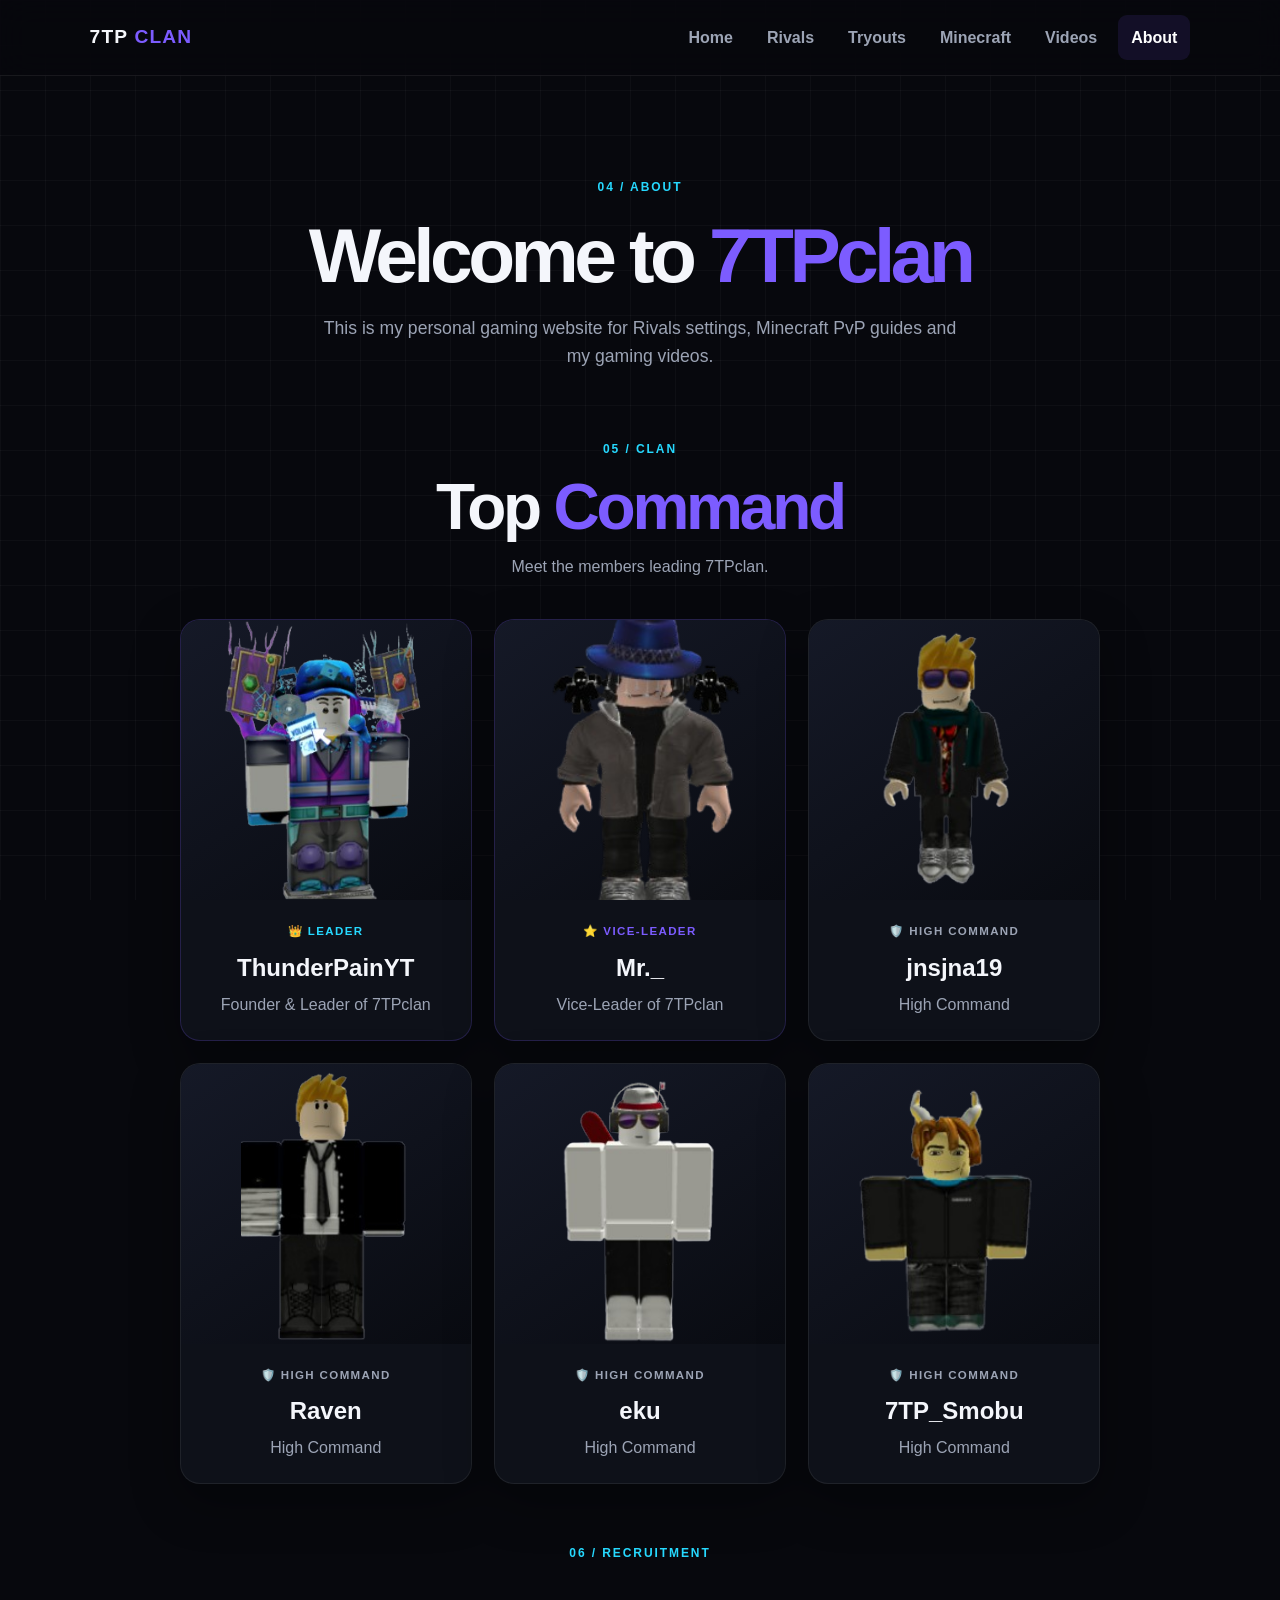
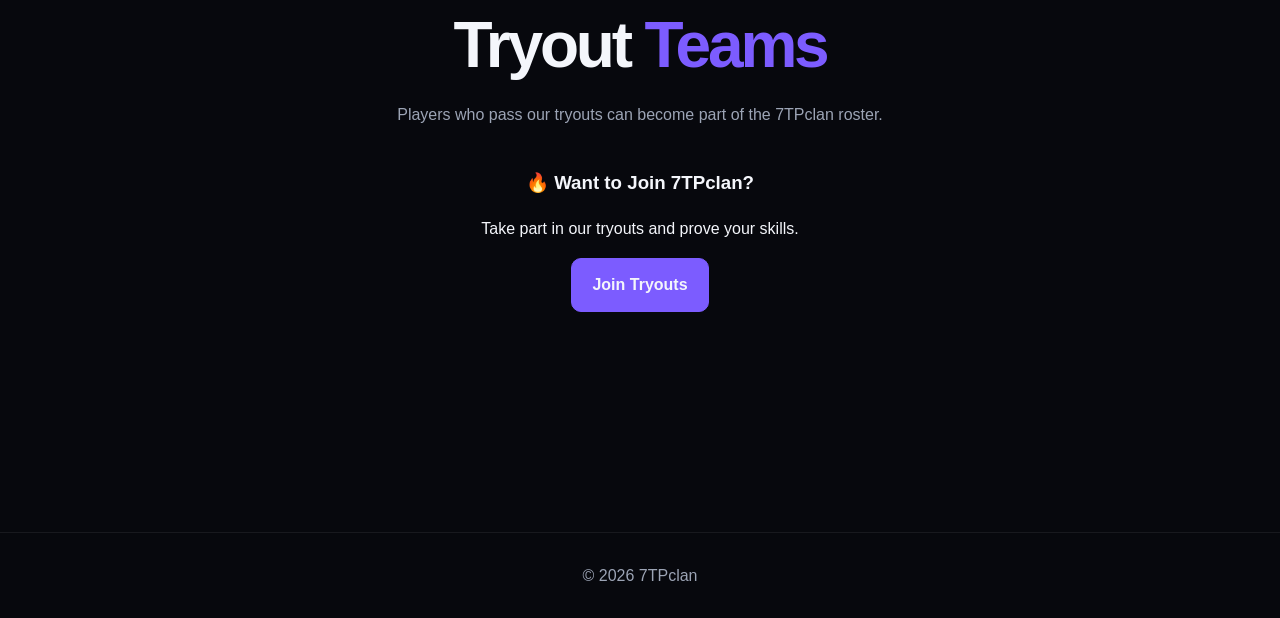
==== commit 5a1a5de8: "Owner Panel: Update about.html" ====
--- a/about.html
+++ b/about.html
@@ -17,7 +17,7 @@
     <a href="index.html">Home</a>
     <a href="rivals.html">Rivals</a>
     <a href="tryouts.html">Tryouts</a>
-    <a href="minecraft.html">Minecraft PvP</a>
+    <a href="minecraft.html">Minecraft</a>
     <a href="videos.html">Videos</a>
     <a class="active" href="about.html">About</a>
   </nav>
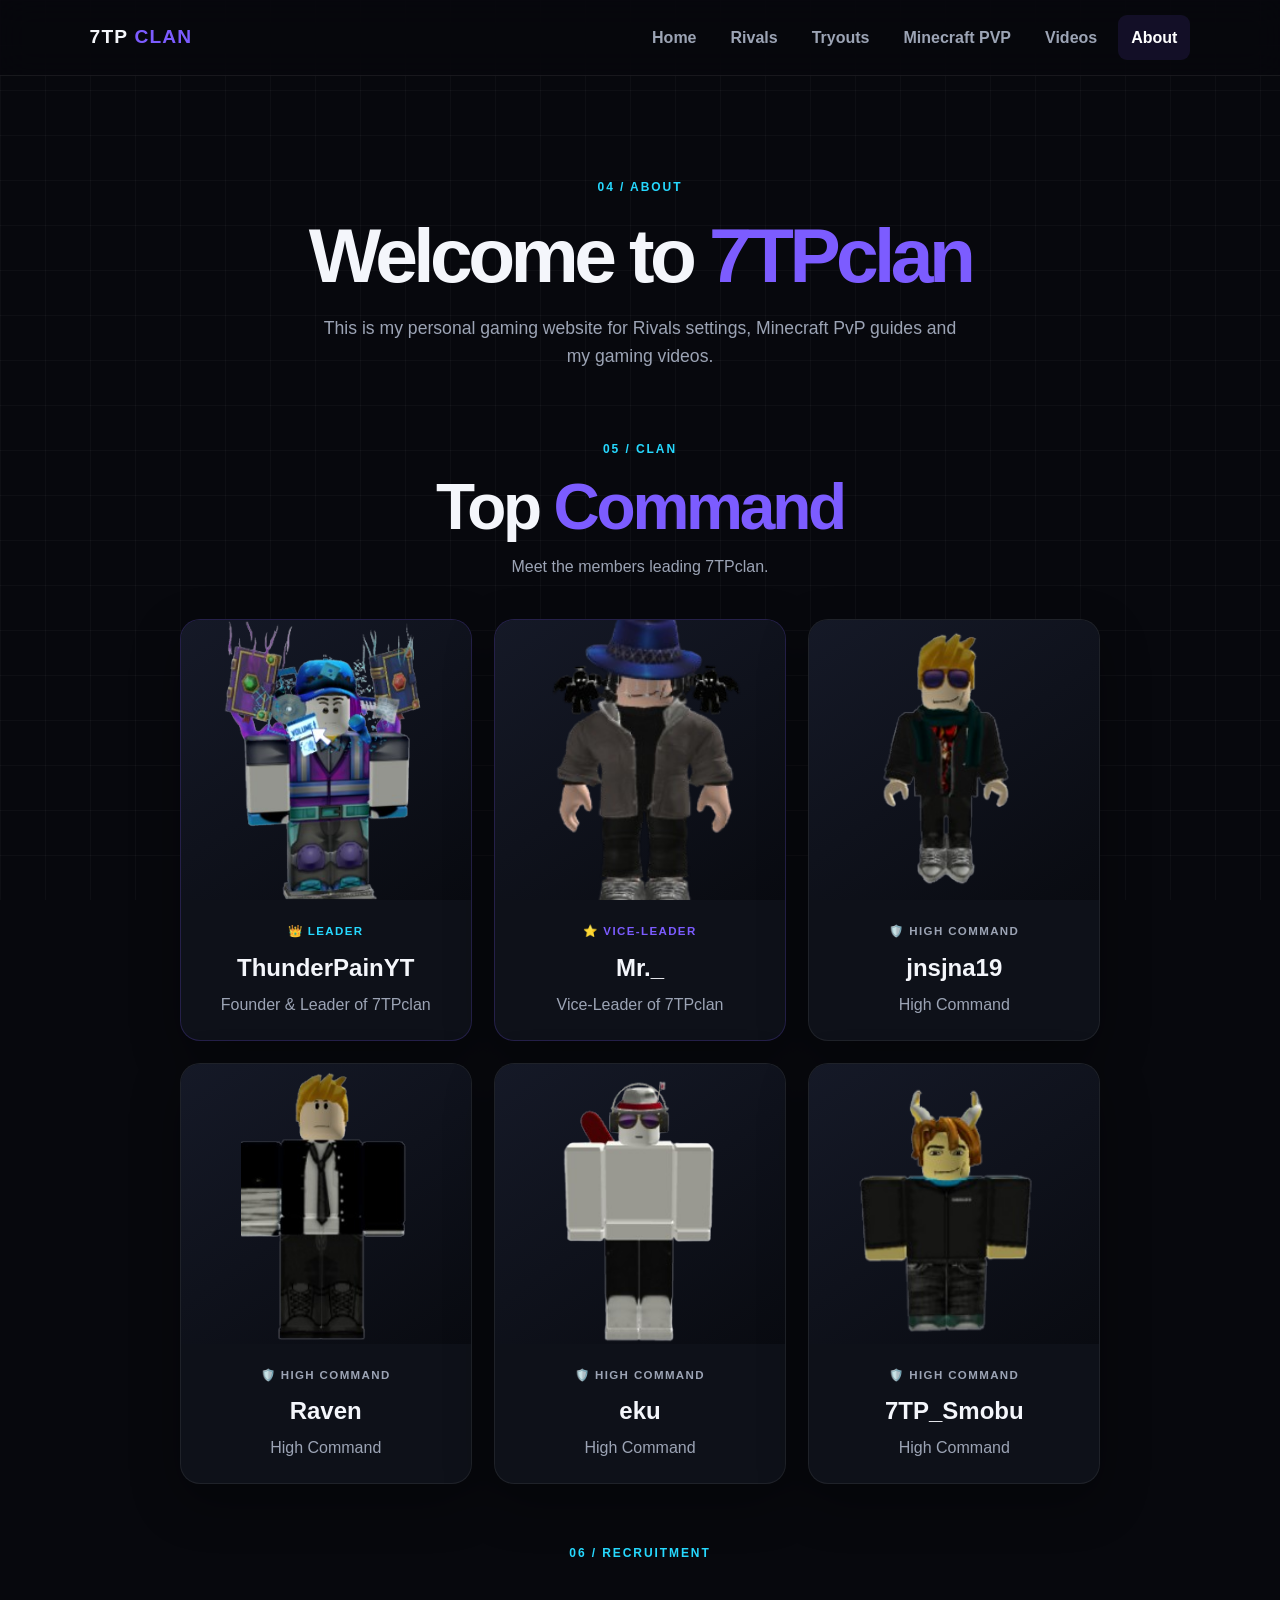
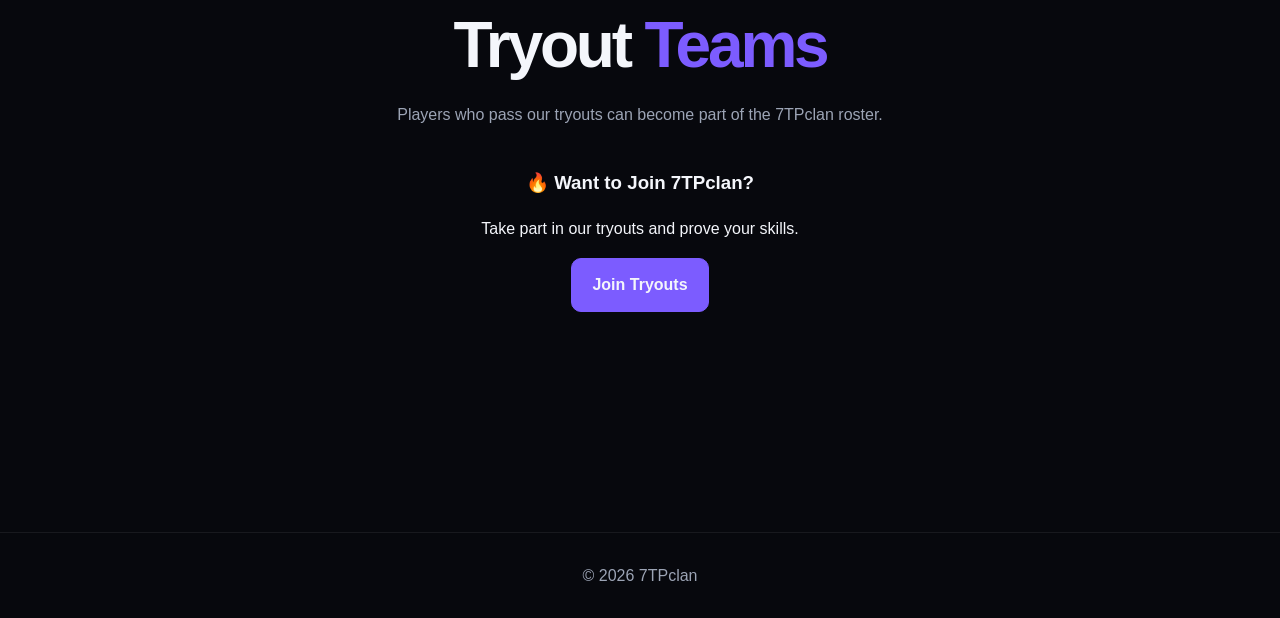
==== commit 9adc9e8c: "Owner Panel: Update about.html" ====
--- a/about.html
+++ b/about.html
@@ -17,7 +17,7 @@
     <a href="index.html">Home</a>
     <a href="rivals.html">Rivals</a>
     <a href="tryouts.html">Tryouts</a>
-    <a href="minecraft.html">Minecraft</a>
+    <a href="minecraft.html">Minecraft PVP</a>
     <a href="videos.html">Videos</a>
     <a class="active" href="about.html">About</a>
   </nav>
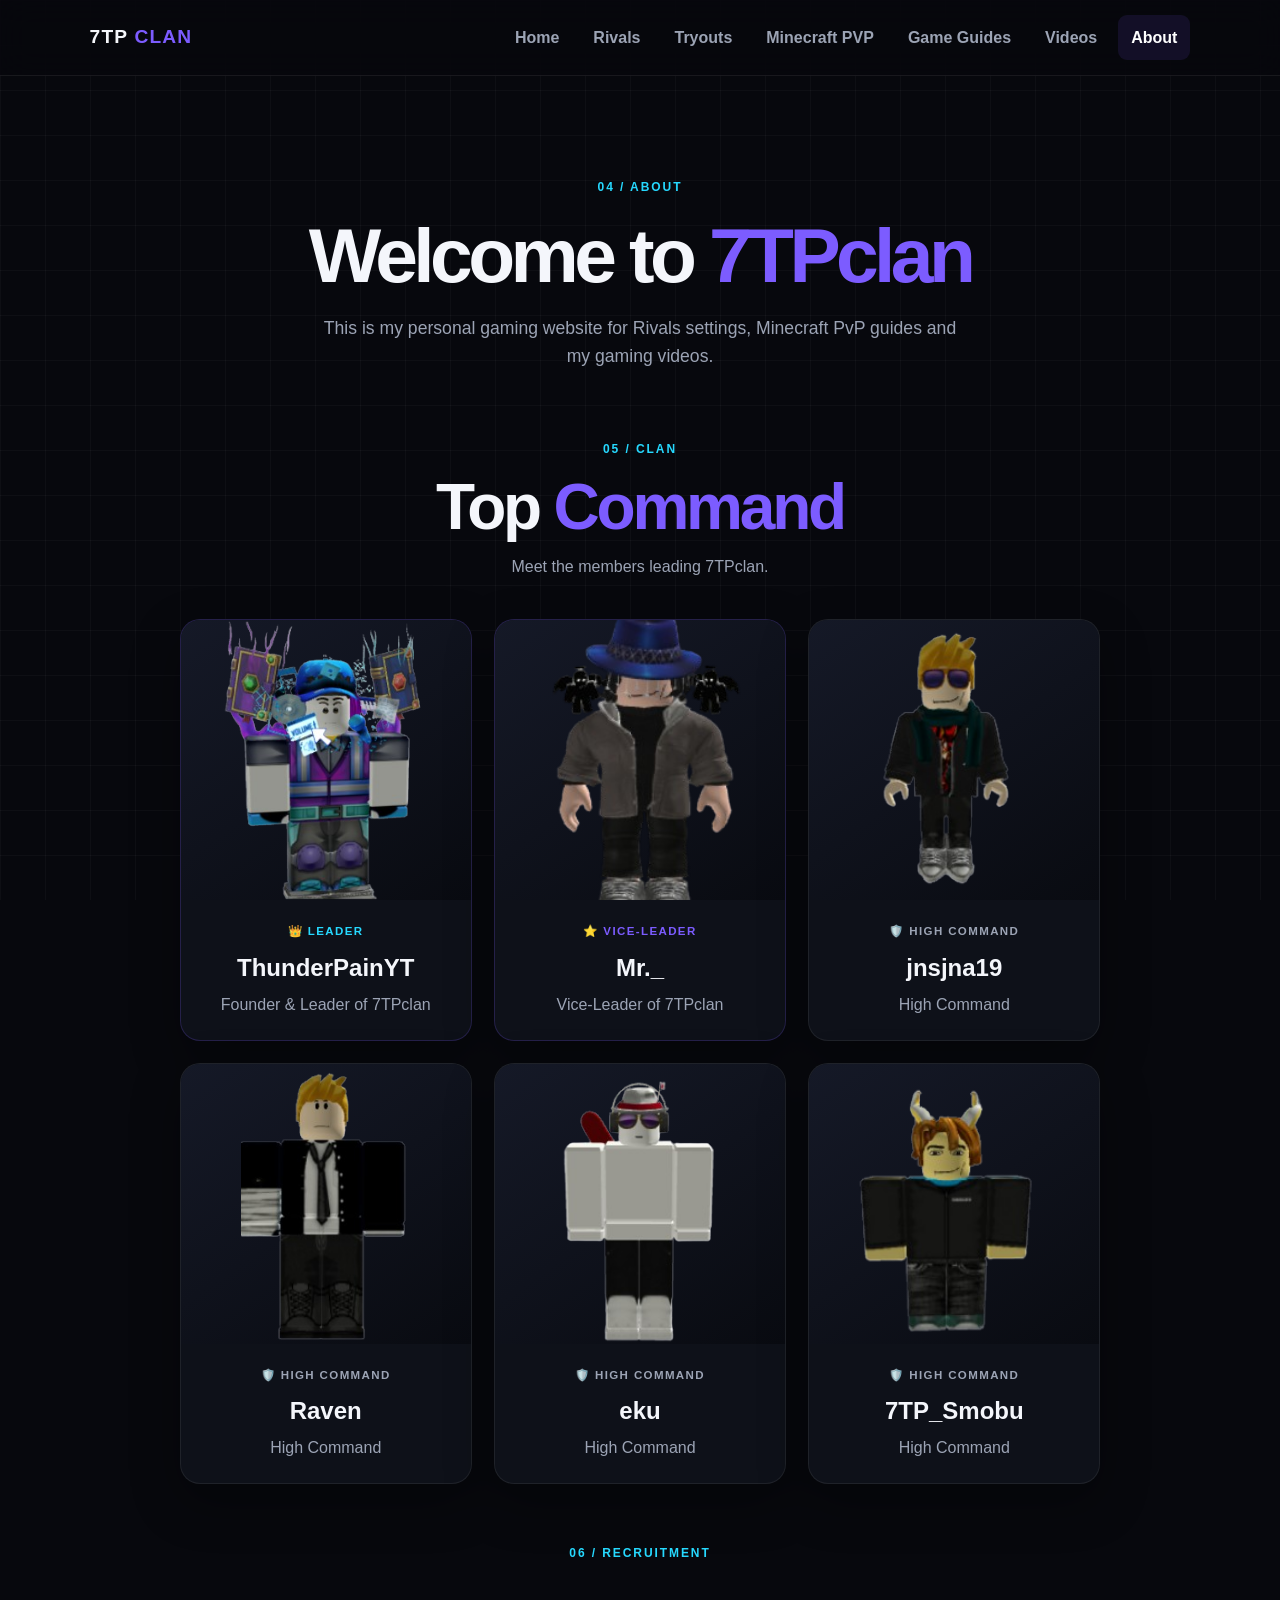
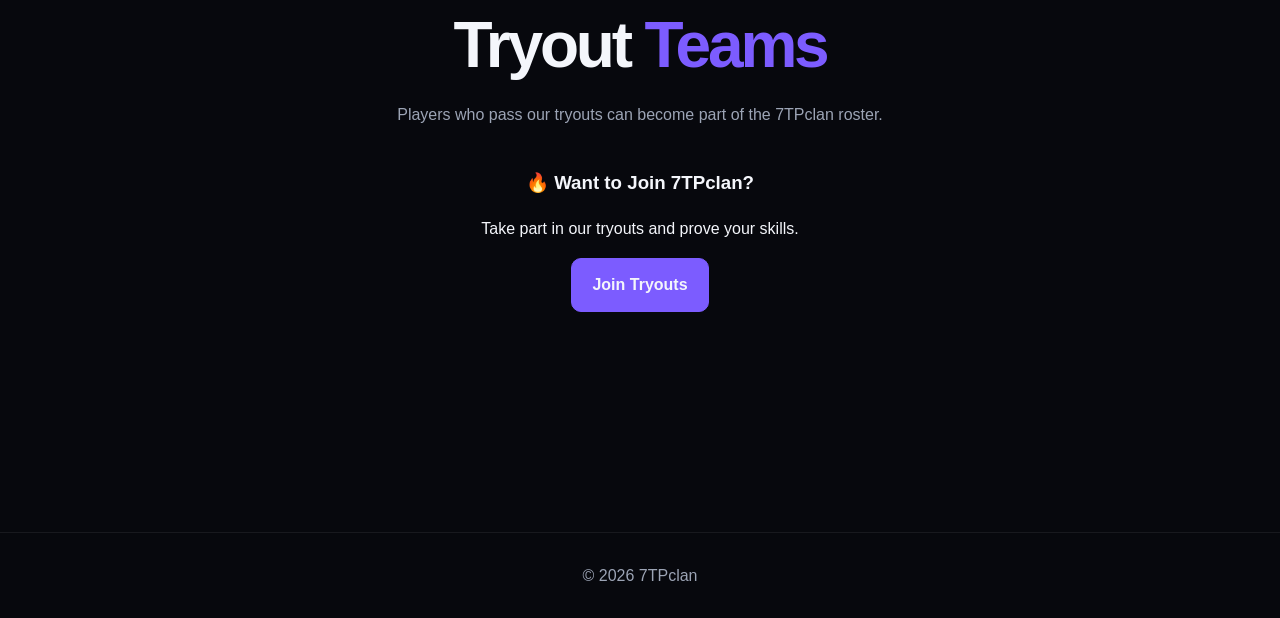
==== commit 12785483: "Add Game Guides navigation and styling" ====
--- a/about.html
+++ b/about.html
@@ -18,6 +18,7 @@
     <a href="rivals.html">Rivals</a>
     <a href="tryouts.html">Tryouts</a>
     <a href="minecraft.html">Minecraft PVP</a>
+    <a href="game-guides.html">Game Guides</a>
     <a href="videos.html">Videos</a>
     <a class="active" href="about.html">About</a>
   </nav>
--- a/style.css
+++ b/style.css
@@ -1009,3 +1009,126 @@
   }
 
 }
+
+/* =========================
+   CURRENT SITE UPDATE
+========================= */
+
+nav {
+  flex-wrap: wrap;
+}
+
+nav a,
+.btn,
+.card,
+.host-card,
+.vip-server-card,
+.member-card {
+  transition: color 180ms ease, background-color 180ms ease, border-color 180ms ease, transform 180ms ease, filter 180ms ease;
+}
+
+.btn:hover,
+.btn:focus-visible {
+  filter: brightness(1.12);
+  transform: translateY(-1px);
+}
+
+a:focus-visible,
+button:focus-visible {
+  outline: 2px solid #26d9ff;
+  outline-offset: 3px;
+}
+
+.latest-update {
+  max-width: 1100px;
+  margin: 0 auto 70px;
+  padding: 28px 30px;
+  display: flex;
+  align-items: center;
+  justify-content: space-between;
+  gap: 24px;
+  background: linear-gradient(120deg, #151927, #0b0d15);
+  border: 1px solid #7c5cff44;
+  border-radius: 18px;
+}
+
+.latest-update-copy { max-width: 720px; }
+.latest-update h2 { margin: 6px 0 10px; font-size: clamp(1.5rem, 3vw, 2.25rem); line-height: 1.15; }
+.latest-update h2 span { color: #7c5cff; }
+.latest-update p:not(.eyebrow) { margin: 0; color: #9ca4b5; }
+.update-label { flex-shrink: 0; padding: 8px 12px; border: 1px solid #26d9ff44; border-radius: 999px; color: #26d9ff; font-size: .7rem; font-weight: 900; letter-spacing: .08em; }
+
+.tryout-status-panel {
+  display: flex;
+  align-items: flex-start;
+  gap: 16px;
+  margin: 30px 0 50px;
+  padding: 22px;
+  background: #0e1119;
+  border: 1px solid #ffffff16;
+  border-radius: 16px;
+}
+.tryout-status-panel .eyebrow { margin: 0 0 5px; }
+.tryout-status-panel h2 { margin: 0 0 5px; font-size: 1.35rem; letter-spacing: 0; line-height: 1.25; }
+.tryout-status-panel p:not(.eyebrow) { margin: 4px 0 0; color: #9ca4b5; }
+.tryout-status-dot { width: 12px; height: 12px; flex: 0 0 12px; margin-top: 7px; border-radius: 50%; background: #9ca4b5; box-shadow: 0 0 0 5px #9ca4b51a; }
+.tryout-status-panel[data-status="running"] { border-color: #26d9ff55; }
+.tryout-status-panel[data-status="running"] .tryout-status-dot { background: #26d9ff; box-shadow: 0 0 0 5px #26d9ff20; }
+.tryout-status-panel[data-status="open"] { border-color: #7c5cff66; }
+.tryout-status-panel[data-status="open"] .tryout-status-dot { background: #7c5cff; box-shadow: 0 0 0 5px #7c5cff22; }
+.tryout-status-panel[data-status="closed"] .tryout-status-dot { background: #ff6b6b; box-shadow: 0 0 0 5px #ff6b6b20; }
+.server-host { font-size: .9rem; }
+
+.intro-overlay {
+  position: fixed;
+  inset: 0;
+  z-index: 1000;
+  display: grid;
+  place-items: center;
+  overflow: hidden;
+  background: #06060b;
+  opacity: 1;
+  visibility: visible;
+  transition: opacity 420ms ease, visibility 420ms ease;
+}
+.intro-overlay.intro-dismissed { opacity: 0; visibility: hidden; pointer-events: none; }
+.intro-grid {
+  position: absolute;
+  inset: -50%;
+  background-image: linear-gradient(#7c5cff14 1px, transparent 1px), linear-gradient(90deg, #7c5cff14 1px, transparent 1px);
+  background-size: 42px 42px;
+  transform: perspective(500px) rotateX(55deg) scale(1.5);
+  mask-image: linear-gradient(transparent, #000 35%, #000 70%, transparent);
+  animation: intro-grid-drift 3s linear infinite;
+}
+.intro-content { position: relative; z-index: 1; text-align: center; padding: 24px; animation: intro-reveal 850ms cubic-bezier(.2,.8,.2,1) both; }
+.intro-eyebrow { margin: 0; color: #26d9ff; font-size: .72rem; font-weight: 900; letter-spacing: .35em; }
+.intro-logo { margin: 8px 0; font-size: clamp(3.5rem, 15vw, 7rem); font-weight: 1000; line-height: 1; letter-spacing: -.07em; text-shadow: 0 0 32px #7c5cff55; }
+.intro-logo span { color: #7c5cff; }
+.intro-tagline { color: #b9bfd0; font-size: .75rem; font-weight: 800; letter-spacing: .18em; }
+.intro-skip { margin-top: 28px; padding: 10px 15px; color: #e9e6ff; background: #ffffff0a; border: 1px solid #ffffff2b; border-radius: 999px; cursor: pointer; font: inherit; font-size: .85rem; }
+.intro-skip:hover { border-color: #7c5cff; background: #7c5cff20; }
+.intro-progress { position: absolute; bottom: 0; left: 0; right: 0; height: 3px; background: #ffffff10; }
+.intro-progress span { display: block; width: 100%; height: 100%; background: linear-gradient(90deg, #26d9ff, #7c5cff); transform-origin: left; animation: intro-progress 2.6s linear both; }
+@keyframes intro-reveal { from { opacity: 0; transform: translateY(18px) scale(.94); filter: blur(8px); } to { opacity: 1; transform: translateY(0) scale(1); filter: blur(0); } }
+@keyframes intro-grid-drift { from { transform: perspective(500px) rotateX(55deg) scale(1.5) translateY(0); } to { transform: perspective(500px) rotateX(55deg) scale(1.5) translateY(42px); } }
+@keyframes intro-progress { from { transform: scaleX(0); } to { transform: scaleX(1); } }
+
+@media (max-width: 800px) {
+  .latest-update { margin: 0 6% 55px; flex-direction: column; align-items: flex-start; }
+  .tryout-status-panel { margin-top: 24px; }
+}
+
+@media (max-width: 520px) {
+  header { align-items: flex-start; flex-direction: column; }
+  nav { width: 100%; justify-content: flex-start; gap: 4px; }
+  nav a { padding: 8px 9px; font-size: .76rem; }
+  .latest-update { padding: 22px; }
+  .tryout-status-panel { padding: 18px; }
+  .intro-tagline { font-size: .65rem; letter-spacing: .1em; }
+}
+
+@media (prefers-reduced-motion: reduce) {
+  html { scroll-behavior: auto; }
+  *, *::before, *::after { animation-duration: .01ms !important; animation-iteration-count: 1 !important; transition-duration: .01ms !important; }
+}
